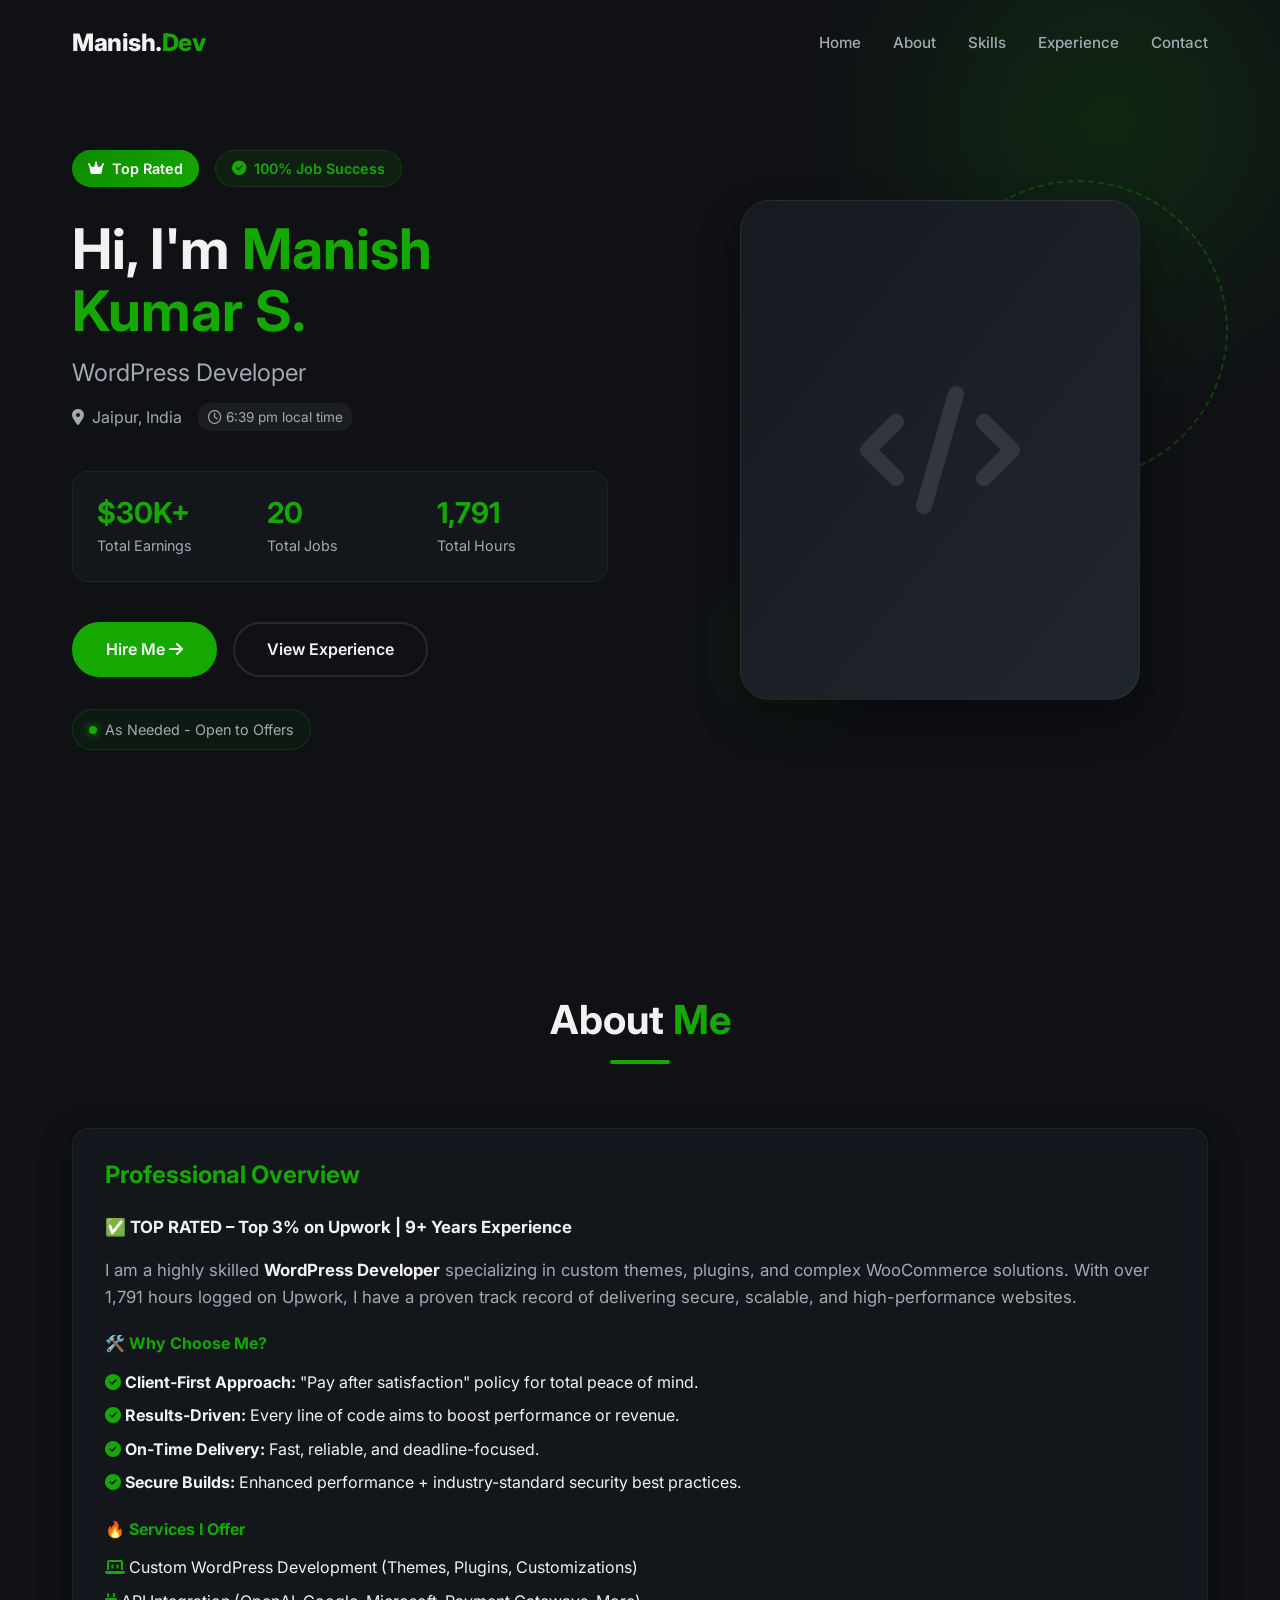
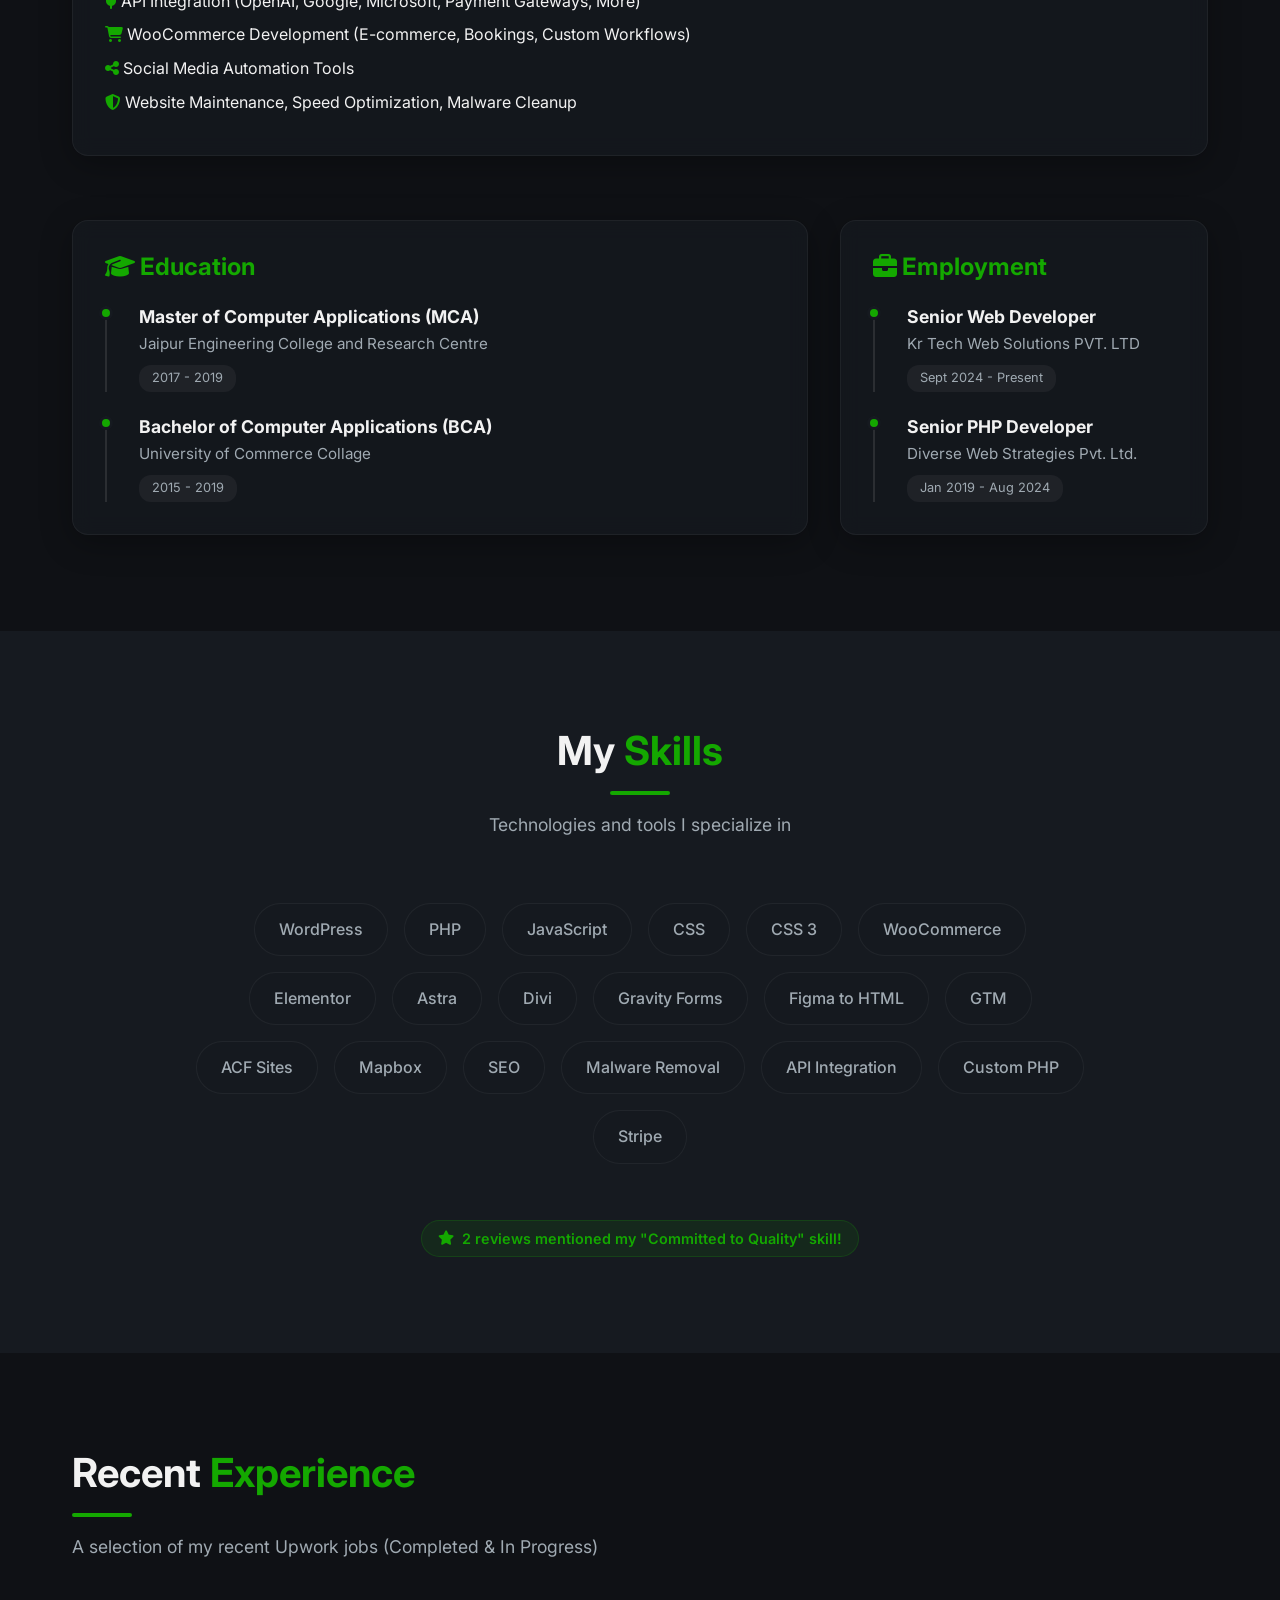
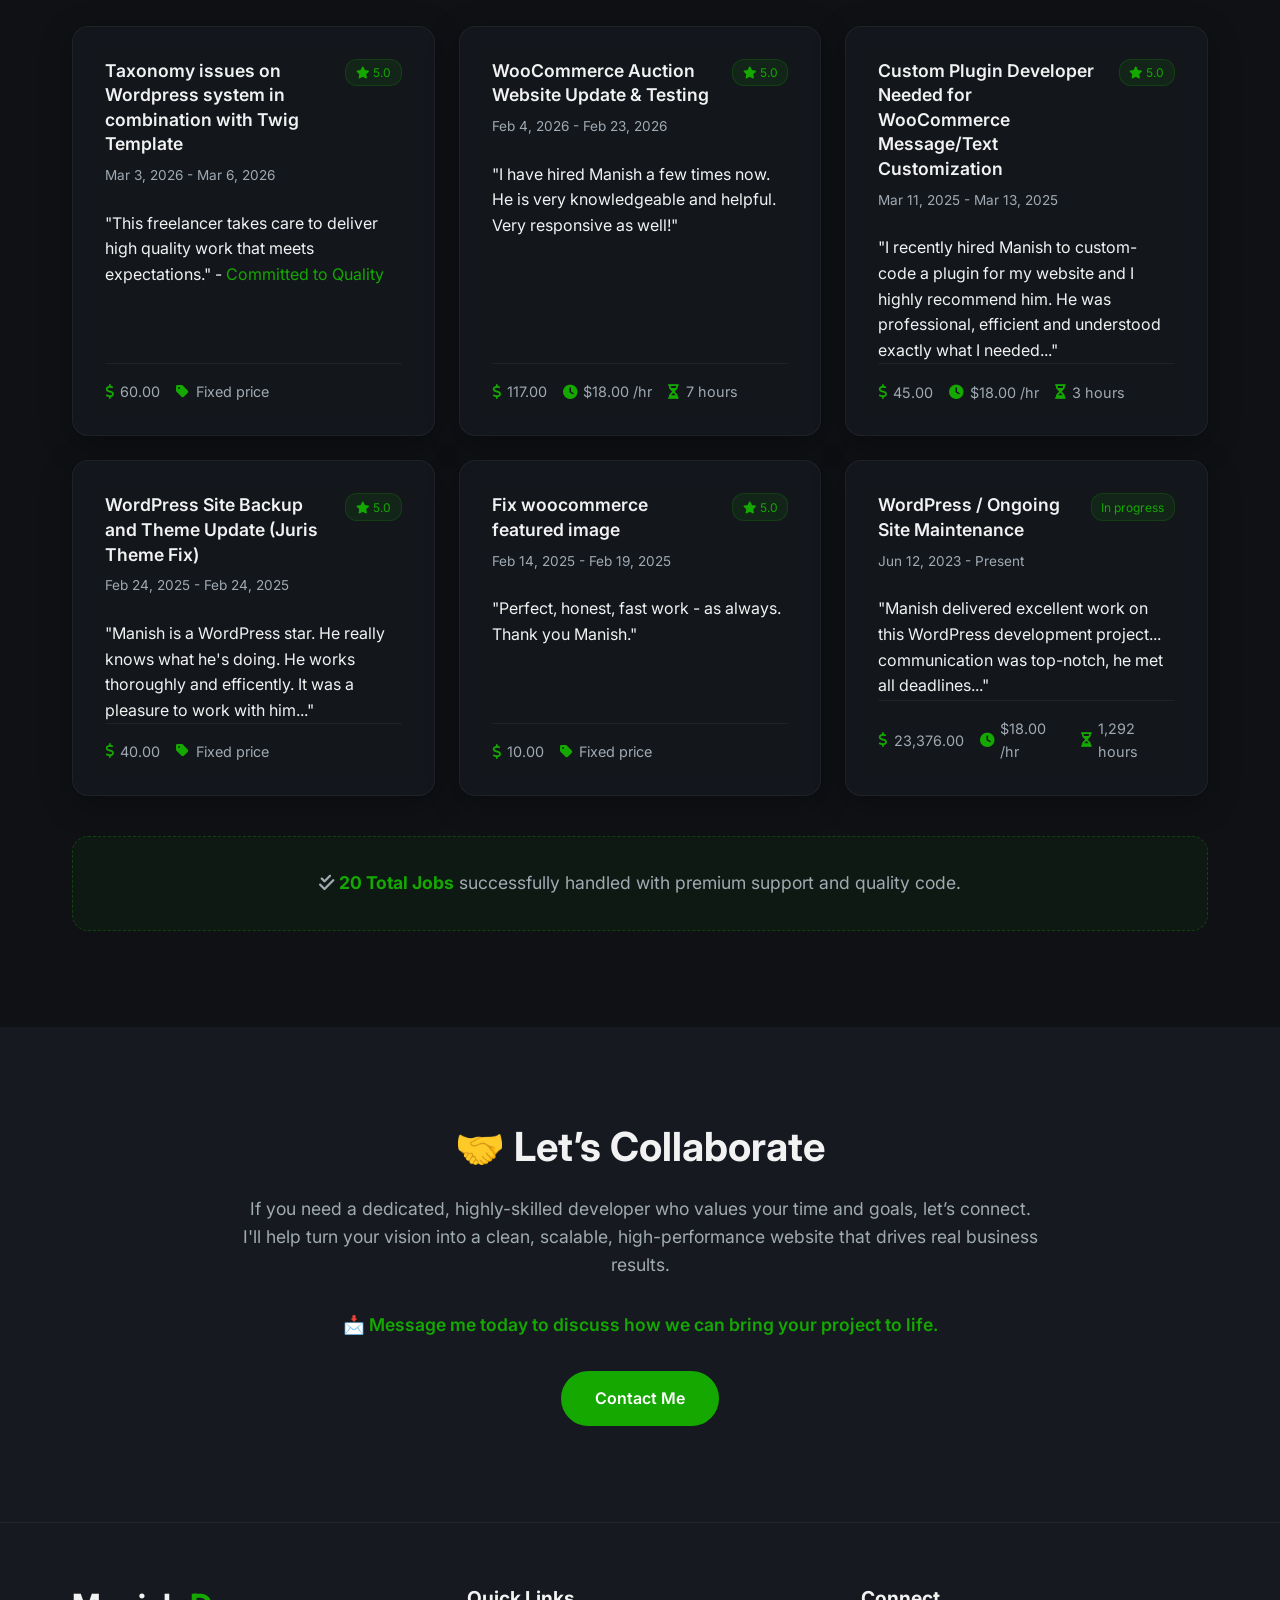
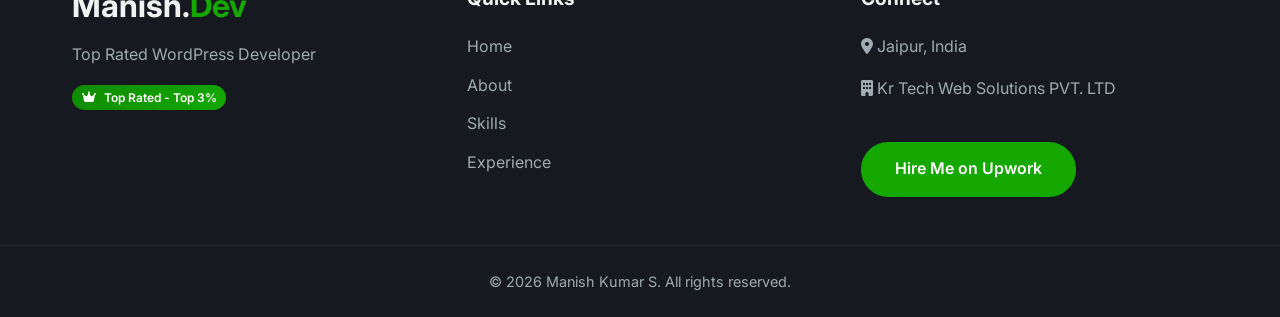
==== index.html @ 38dbec51 "Initial commit" ====
<!DOCTYPE html>
<html lang="en">
<head>
    <meta charset="UTF-8">
    <meta name="viewport" content="width=device-width, initial-scale=1.0">
    <title>Manish Kumar S. - WordPress Developer - Upwork Freelancer from Jaipur, India</title>
    <!-- SEO Meta Tags -->
    <meta name="description" content="Portfolio of Manish Kumar S., a Top Rated WordPress Developer from Jaipur, India with $30K+ earned. Specializing in WordPress, WooCommerce, Elementor, and API Integrations.">
    <!-- Google Fonts -->
    <link rel="preconnect" href="https://fonts.googleapis.com">
    <link rel="preconnect" href="https://fonts.gstatic.com" crossorigin>
    <link href="https://fonts.googleapis.com/css2?family=Inter:wght@300;400;500;600;700;800&display=swap" rel="stylesheet">
    <!-- Font Awesome for Icons -->
    <link rel="stylesheet" href="https://cdnjs.cloudflare.com/ajax/libs/font-awesome/6.4.0/css/all.min.css">
    <!-- Custom CSS -->
    <link rel="stylesheet" href="style.css">
</head>
<body>
    <!-- Navigation -->
    <nav id="navbar" class="navbar">
        <div class="container nav-container">
            <a href="#" class="logo">Manish.<span>Dev</span></a>
            <ul class="nav-links">
                <li><a href="#hero">Home</a></li>
                <li><a href="#about">About</a></li>
                <li><a href="#skills">Skills</a></li>
                <li><a href="#experience">Experience</a></li>
                <li><a href="#contact">Contact</a></li>
            </ul>
            <button class="nav-toggle" id="nav-toggle" aria-label="Toggle Navigation">
                <i class="fas fa-bars"></i>
            </button>
        </div>
    </nav>

    <!-- Hero Section -->
    <header id="hero" class="hero section">
        <div class="container hero-container">
            <div class="hero-content">
                <div class="badges-top">
                    <span class="badge top-rated"><i class="fas fa-crown"></i> Top Rated</span>
                    <span class="badge success"><i class="fas fa-check-circle"></i> 100% Job Success</span>
                </div>
                <h1 class="hero-title">Hi, I'm <span class="highlight">Manish Kumar S.</span></h1>
                <h2 class="hero-subtitle">WordPress Developer</h2>
                <p class="hero-location"><i class="fas fa-map-marker-alt"></i> Jaipur, India <span class="time-badge"><i class="far fa-clock"></i> 6:39 pm local time</span></p>
                
                <div class="stats-grid">
                    <div class="stat-card">
                        <h3>$30K+</h3>
                        <p>Total Earnings</p>
                    </div>
                    <div class="stat-card">
                        <h3>20</h3>
                        <p>Total Jobs</p>
                    </div>
                    <div class="stat-card">
                        <h3>1,791</h3>
                        <p>Total Hours</p>
                    </div>
                </div>
                
                <div class="hero-cta">
                    <a href="#contact" class="btn btn-primary">Hire Me <i class="fas fa-arrow-right"></i></a>
                    <a href="#experience" class="btn btn-secondary">View Experience</a>
                </div>
                <div class="availability">
                    <span class="status-dot"></span> As Needed - Open to Offers
                </div>
            </div>
            <div class="hero-image-wrapper">
                <!-- A sleek placeholder that matches the UI aesthetic -->
                <div class="profile-placeholder">
                    <i class="fas fa-code"></i>
                </div>
                <!-- Decorative elements for the premium feel -->
                <div class="deco-circle circle-1"></div>
                <div class="deco-circle circle-2"></div>
            </div>
        </div>
    </header>

    <!-- About Section -->
    <section id="about" class="about section">
        <div class="container">
            <div class="section-header text-center">
                <h2>About <span class="highlight">Me</span></h2>
                <div class="section-line mx-auto"></div>
            </div>
            <div class="about-grid">
                <div class="about-text glass-card" style="grid-column: 1 / -1; margin-bottom: 2rem;">
                    <h3>Professional Overview</h3>
                    <p><strong>✅ TOP RATED – Top 3% on Upwork | 9+ Years Experience</strong></p>
                    <p>I am a highly skilled <strong>WordPress Developer</strong> specializing in custom themes, plugins, and complex WooCommerce solutions. With over 1,791 hours logged on Upwork, I have a proven track record of delivering secure, scalable, and high-performance websites.</p>
                    
                    <h4 class="mt-3" style="color: var(--primary-color);">🛠️ Why Choose Me?</h4>
                    <ul style="list-style-type: none; padding-left: 0; margin-top: 1rem;">
                        <li style="margin-bottom: 0.5rem;"><i class="fas fa-check-circle highlight"></i> <strong>Client-First Approach:</strong> "Pay after satisfaction" policy for total peace of mind.</li>
                        <li style="margin-bottom: 0.5rem;"><i class="fas fa-check-circle highlight"></i> <strong>Results-Driven:</strong> Every line of code aims to boost performance or revenue.</li>
                        <li style="margin-bottom: 0.5rem;"><i class="fas fa-check-circle highlight"></i> <strong>On-Time Delivery:</strong> Fast, reliable, and deadline-focused.</li>
                        <li style="margin-bottom: 0.5rem;"><i class="fas fa-check-circle highlight"></i> <strong>Secure Builds:</strong> Enhanced performance + industry-standard security best practices.</li>
                    </ul>

                    <h4 class="mt-3" style="color: var(--primary-color);">🔥 Services I Offer</h4>
                    <ul style="list-style-type: none; padding-left: 0; margin-top: 1rem;">
                        <li style="margin-bottom: 0.5rem;"><i class="fas fa-laptop-code highlight"></i> Custom WordPress Development (Themes, Plugins, Customizations)</li>
                        <li style="margin-bottom: 0.5rem;"><i class="fas fa-plug highlight"></i> API Integration (OpenAI, Google, Microsoft, Payment Gateways, More)</li>
                        <li style="margin-bottom: 0.5rem;"><i class="fas fa-shopping-cart highlight"></i> WooCommerce Development (E-commerce, Bookings, Custom Workflows)</li>
                        <li style="margin-bottom: 0.5rem;"><i class="fas fa-share-alt highlight"></i> Social Media Automation Tools</li>
                        <li style="margin-bottom: 0.5rem;"><i class="fas fa-shield-alt highlight"></i> Website Maintenance, Speed Optimization, Malware Cleanup</li>
                    </ul>
                </div>
                
                <div class="about-education glass-card">
                    <h3><i class="fas fa-graduation-cap"></i> Education</h3>
                    <div class="timeline-item">
                        <div class="timeline-dot"></div>
                        <h4 class="edu-degree">Master of Computer Applications (MCA)</h4>
                        <p class="edu-school">Jaipur Engineering College and Research Centre</p>
                        <span class="edu-date">2017 - 2019</span>
                    </div>
                    <div class="timeline-item mt-3">
                        <div class="timeline-dot"></div>
                        <h4 class="edu-degree">Bachelor of Computer Applications (BCA)</h4>
                        <p class="edu-school">University of Commerce Collage</p>
                        <span class="edu-date">2015 - 2019</span>
                    </div>
                </div>

                <div class="about-education glass-card">
                    <h3><i class="fas fa-briefcase"></i> Employment</h3>
                    <div class="timeline-item">
                        <div class="timeline-dot"></div>
                        <h4 class="edu-degree">Senior Web Developer</h4>
                        <p class="edu-school">Kr Tech Web Solutions PVT. LTD</p>
                        <span class="edu-date">Sept 2024 - Present</span>
                    </div>
                    <div class="timeline-item mt-3">
                        <div class="timeline-dot"></div>
                        <h4 class="edu-degree">Senior PHP Developer</h4>
                        <p class="edu-school">Diverse Web Strategies Pvt. Ltd.</p>
                        <span class="edu-date">Jan 2019 - Aug 2024</span>
                    </div>
                </div>
            </div>
        </div>
    </section>

    <!-- Skills Section -->
    <section id="skills" class="skills section bg-alt">
        <div class="container">
            <div class="section-header text-center">
                <h2>My <span class="highlight">Skills</span></h2>
                <div class="section-line mx-auto"></div>
                <p class="section-subtitle">Technologies and tools I specialize in</p>
            </div>
            <div class="skills-container">
                <span class="skill-tag">WordPress</span>
                <span class="skill-tag">PHP</span>
                <span class="skill-tag">JavaScript</span>
                <span class="skill-tag">CSS</span>
                <span class="skill-tag">CSS 3</span>
                <span class="skill-tag">WooCommerce</span>
                <span class="skill-tag">Elementor</span>
                <span class="skill-tag">Astra</span>
                <span class="skill-tag">Divi</span>
                <span class="skill-tag">Gravity Forms</span>
                <span class="skill-tag">Figma to HTML</span>
                <span class="skill-tag">GTM</span>
                <span class="skill-tag">ACF Sites</span>
                <span class="skill-tag">Mapbox</span>
                <span class="skill-tag">SEO</span>
                <span class="skill-tag">Malware Removal</span>
                <span class="skill-tag">API Integration</span>
                <span class="skill-tag">Custom PHP</span>
                <span class="skill-tag">Stripe</span>
            </div>
            
            <div class="text-center mt-3">
                <div class="badge success" style="margin-top: 2rem;">
                    <i class="fas fa-star"></i> 2 reviews mentioned my "Committed to Quality" skill!
                </div>
            </div>
        </div>
    </section>

    <!-- Experience / Work History Section -->
    <section id="experience" class="experience section">
        <div class="container">
            <div class="section-header">
                <h2>Recent <span class="highlight">Experience</span></h2>
                <div class="section-line"></div>
                <p class="section-subtitle">A selection of my recent Upwork jobs (Completed & In Progress)</p>
            </div>
            
            <div class="experience-list">
                <!-- Job 1 -->
                <div class="job-card glass-card">
                    <div class="job-header">
                        <h3 class="job-title">Taxonomy issues on Wordpress system in combination with Twig Template</h3>
                        <span class="job-status success"><i class="fas fa-star"></i> 5.0</span>
                    </div>
                    <p class="job-date">Mar 3, 2026 - Mar 6, 2026</p>
                    <p class="job-desc">"This freelancer takes care to deliver high quality work that meets expectations." - <span class="highlight">Committed to Quality</span></p>
                    <div class="job-details">
                        <span class="detail-item"><i class="fas fa-dollar-sign"></i> 60.00</span>
                        <span class="detail-item"><i class="fas fa-tag"></i> Fixed price</span>
                    </div>
                </div>

                <!-- Job 2 -->
                <div class="job-card glass-card">
                    <div class="job-header">
                        <h3 class="job-title">WooCommerce Auction Website Update & Testing</h3>
                        <span class="job-status success"><i class="fas fa-star"></i> 5.0</span>
                    </div>
                    <p class="job-date">Feb 4, 2026 - Feb 23, 2026</p>
                    <p class="job-desc">"I have hired Manish a few times now. He is very knowledgeable and helpful. Very responsive as well!"</p>
                    <div class="job-details">
                        <span class="detail-item"><i class="fas fa-dollar-sign"></i> 117.00</span>
                        <span class="detail-item"><i class="fas fa-clock"></i> $18.00 /hr</span>
                        <span class="detail-item"><i class="fas fa-hourglass-half"></i> 7 hours</span>
                    </div>
                </div>

                <!-- Job 3 -->
                <div class="job-card glass-card">
                    <div class="job-header">
                        <h3 class="job-title">Custom Plugin Developer Needed for WooCommerce Message/Text Customization</h3>
                        <span class="job-status success"><i class="fas fa-star"></i> 5.0</span>
                    </div>
                    <p class="job-date">Mar 11, 2025 - Mar 13, 2025</p>
                    <p class="job-desc">"I recently hired Manish to custom-code a plugin for my website and I highly recommend him. He was professional, efficient and understood exactly what I needed..."</p>
                    <div class="job-details">
                        <span class="detail-item"><i class="fas fa-dollar-sign"></i> 45.00</span>
                        <span class="detail-item"><i class="fas fa-clock"></i> $18.00 /hr</span>
                        <span class="detail-item"><i class="fas fa-hourglass-half"></i> 3 hours</span>
                    </div>
                </div>

                <!-- Job 4 -->
                <div class="job-card glass-card">
                    <div class="job-header">
                        <h3 class="job-title">WordPress Site Backup and Theme Update (Juris Theme Fix)</h3>
                        <span class="job-status success"><i class="fas fa-star"></i> 5.0</span>
                    </div>
                    <p class="job-date">Feb 24, 2025 - Feb 24, 2025</p>
                    <p class="job-desc">"Manish is a WordPress star. He really knows what he's doing. He works thoroughly and efficently. It was a pleasure to work with him..."</p>
                    <div class="job-details">
                        <span class="detail-item"><i class="fas fa-dollar-sign"></i> 40.00</span>
                        <span class="detail-item"><i class="fas fa-tag"></i> Fixed price</span>
                    </div>
                </div>

                <!-- Job 5 -->
                <div class="job-card glass-card">
                    <div class="job-header">
                        <h3 class="job-title">Fix woocommerce featured image</h3>
                        <span class="job-status success"><i class="fas fa-star"></i> 5.0</span>
                    </div>
                    <p class="job-date">Feb 14, 2025 - Feb 19, 2025</p>
                    <p class="job-desc">"Perfect, honest, fast work - as always. Thank you Manish."</p>
                    <div class="job-details">
                        <span class="detail-item"><i class="fas fa-dollar-sign"></i> 10.00</span>
                        <span class="detail-item"><i class="fas fa-tag"></i> Fixed price</span>
                    </div>
                </div>

                <!-- Job 6 -->
                <div class="job-card glass-card">
                    <div class="job-header">
                        <h3 class="job-title">WordPress / Ongoing Site Maintenance</h3>
                        <span class="job-status in-progress">In progress</span>
                    </div>
                    <p class="job-date">Jun 12, 2023 - Present</p>
                    <p class="job-desc">"Manish delivered excellent work on this WordPress development project... communication was top-notch, he met all deadlines..."</p>
                    <div class="job-details">
                        <span class="detail-item"><i class="fas fa-dollar-sign"></i> 23,376.00</span>
                        <span class="detail-item"><i class="fas fa-clock"></i> $18.00 /hr</span>
                        <span class="detail-item"><i class="fas fa-hourglass-half"></i> 1,292 hours</span>
                    </div>
                </div>
                
                <div class="completed-jobs-note">
                    <p><i class="fas fa-check-double"></i> <strong>20 Total Jobs</strong> successfully handled with premium support and quality code.</p>
                </div>
            </div>
        </div>
    </section>
    
    <!-- CTA / Conclusion Section -->
    <section class="section bg-alt">
        <div class="container text-center">
            <h2 style="font-size: 2.5rem; margin-bottom: 1.5rem;">🤝 Let’s Collaborate</h2>
            <p style="font-size: 1.1rem; color: var(--text-secondary); max-width: 800px; margin: 0 auto 2rem;">If you need a dedicated, highly-skilled developer who values your time and goals, let’s connect. I'll help turn your vision into a clean, scalable, high-performance website that drives real business results.</p>
            <p style="font-size: 1.1rem; color: var(--primary-color); font-weight: 600; margin-bottom: 2rem;">📩 Message me today to discuss how we can bring your project to life.</p>
            <a href="#contact" class="btn btn-primary btn-lg">Contact Me</a>
        </div>
    </section>

    <!-- Footer -->
    <footer id="contact" class="footer">
        <div class="container footer-container">
            <div class="footer-brand">
                <h2>Manish.<span>Dev</span></h2>
                <p>Top Rated WordPress Developer</p>
                <div class="badges-footer mt-2">
                    <span class="badge top-rated-sm"><i class="fas fa-crown"></i> Top Rated - Top 3%</span>
                </div>
            </div>
            <div class="footer-links">
                <h3>Quick Links</h3>
                <ul>
                    <li><a href="#hero">Home</a></li>
                    <li><a href="#about">About</a></li>
                    <li><a href="#skills">Skills</a></li>
                    <li><a href="#experience">Experience</a></li>
                </ul>
            </div>
            <div class="footer-contact">
                <h3>Connect</h3>
                <p><i class="fas fa-map-marker-alt"></i> Jaipur, India</p>
                <p><i class="fas fa-building"></i> Kr Tech Web Solutions PVT. LTD</p>
                <a href="#" class="btn btn-primary mt-3">Hire Me on Upwork</a>
            </div>
        </div>
        <div class="footer-bottom">
            <div class="container text-center">
                <p>&copy; 2026 Manish Kumar S. All rights reserved.</p>
            </div>
        </div>
    </footer>

    <!-- Custom JS -->
    <script src="script.js"></script>
</body>
</html>
---- style.css ----
/* CSS Custom Properties */
:root {
    /* Upwork-inspired color palette */
    --primary-color: #14a800; /* Upwork Green */
    --primary-dark: #108a00;
    --seconday-color: #f2f7f2;
    --bg-color: #0f1115; /* Slate dark background */
    --bg-alt: #161a20; /* Slightly lighter card background */
    --text-primary: #f2f2f2;
    --text-secondary: #a0aab2;
    --border-color: rgba(255, 255, 255, 0.1);
    
    /* Typography */
    --font-main: 'Inter', sans-serif;
    
    /* Effects */
    --transition: all 0.3s ease;
    --glass-bg: rgba(22, 26, 32, 0.7);
    --glass-border: 1px solid rgba(255, 255, 255, 0.05);
    --box-shadow: 0 8px 32px 0 rgba(0, 0, 0, 0.3);
}

/* Base Styles */
* {
    margin: 0;
    padding: 0;
    box-sizing: border-box;
}

html {
    scroll-behavior: smooth;
}

body {
    font-family: var(--font-main);
    background-color: var(--bg-color);
    color: var(--text-primary);
    line-height: 1.6;
    overflow-x: hidden;
}

a {
    text-decoration: none;
    color: inherit;
}

ul {
    list-style: none;
}

.container {
    max-width: 1200px;
    margin: 0 auto;
    padding: 0 2rem;
}

.section {
    padding: 6rem 0;
}

.bg-alt {
    background-color: var(--bg-alt);
}

.highlight {
    color: var(--primary-color);
}

.text-center {
    text-align: center;
}

.mx-auto {
    margin-left: auto;
    margin-right: auto;
}

.mt-2 { margin-top: 1rem; }
.mt-3 { margin-top: 1.5rem; }

/* Typography */
h1, h2, h3, h4, h5 {
    font-weight: 700;
    line-height: 1.2;
}

.section-header {
    margin-bottom: 4rem;
}

.section-header h2 {
    font-size: 2.5rem;
    margin-bottom: 1rem;
}

.section-line {
    width: 60px;
    height: 4px;
    background: var(--primary-color);
    border-radius: 2px;
    margin-bottom: 1rem;
}

.section-subtitle {
    color: var(--text-secondary);
    font-size: 1.1rem;
}

/* Buttons */
.btn {
    display: inline-block;
    padding: 0.8rem 2rem;
    border-radius: 30px;
    font-weight: 600;
    transition: var(--transition);
    cursor: pointer;
    text-align: center;
}

.btn-primary {
    background-color: var(--primary-color);
    color: white;
    border: 2px solid var(--primary-color);
}

.btn-primary:hover {
    background-color: var(--primary-dark);
    border-color: var(--primary-dark);
    transform: translateY(-2px);
    box-shadow: 0 5px 15px rgba(20, 168, 0, 0.3);
}

.btn-secondary {
    background-color: transparent;
    color: var(--text-primary);
    border: 2px solid var(--border-color);
}

.btn-secondary:hover {
    border-color: var(--text-primary);
    transform: translateY(-2px);
}

/* Glass Card */
.glass-card {
    background: var(--glass-bg);
    backdrop-filter: blur(10px);
    -webkit-backdrop-filter: blur(10px);
    border: var(--glass-border);
    border-radius: 16px;
    padding: 2rem;
    box-shadow: var(--box-shadow);
    transition: var(--transition);
}

.glass-card:hover {
    transform: translateY(-5px);
    border-color: rgba(255, 255, 255, 0.15);
}

/* Badges */
.badge {
    display: inline-flex;
    align-items: center;
    gap: 0.5rem;
    padding: 0.4rem 1rem;
    border-radius: 20px;
    font-size: 0.9rem;
    font-weight: 600;
}

.top-rated {
    background: linear-gradient(135deg, #108a00, #14a800);
    color: white;
}

.top-rated-sm {
    background: linear-gradient(135deg, #108a00, #14a800);
    color: white;
    font-size: 0.75rem;
    padding: 0.2rem 0.6rem;
}

.success {
    background: rgba(20, 168, 0, 0.1);
    color: var(--primary-color);
    border: 1px solid rgba(20, 168, 0, 0.2);
}

/* Navbar */
.navbar {
    position: fixed;
    top: 0;
    left: 0;
    width: 100%;
    padding: 1.5rem 0;
    z-index: 1000;
    transition: var(--transition);
    background: transparent;
}

.navbar.scrolled {
    background: rgba(15, 17, 21, 0.95);
    backdrop-filter: blur(10px);
    padding: 1rem 0;
    border-bottom: 1px solid rgba(255, 255, 255, 0.05);
}

.nav-container {
    display: flex;
    justify-content: space-between;
    align-items: center;
}

.logo {
    font-size: 1.5rem;
    font-weight: 800;
    letter-spacing: -0.5px;
}

.logo span {
    color: var(--primary-color);
}

.nav-links {
    display: flex;
    gap: 2rem;
}

.nav-links li a {
    font-size: 0.95rem;
    font-weight: 500;
    color: var(--text-secondary);
    transition: var(--transition);
    position: relative;
}

.nav-links li a:hover {
    color: var(--text-primary);
}

.nav-links li a::after {
    content: '';
    position: absolute;
    bottom: -5px;
    left: 0;
    width: 0;
    height: 2px;
    background: var(--primary-color);
    transition: var(--transition);
}

.nav-links li a:hover::after {
    width: 100%;
}

.nav-toggle {
    display: none;
    background: transparent;
    border: none;
    color: var(--text-primary);
    font-size: 1.5rem;
    cursor: pointer;
}

/* Hero Section */
.hero {
    min-height: 100vh;
    display: flex;
    align-items: center;
    padding-top: 6rem;
    position: relative;
    overflow: hidden;
}

.hero::before {
    content: '';
    position: absolute;
    top: -20%;
    right: -10%;
    width: 600px;
    height: 600px;
    background: radial-gradient(circle, rgba(20,168,0,0.15) 0%, rgba(15,17,21,0) 70%);
    border-radius: 50%;
    z-index: -1;
}

.hero-container {
    display: grid;
    grid-template-columns: 1fr 1fr;
    gap: 4rem;
    align-items: center;
}

.badges-top {
    display: flex;
    gap: 1rem;
    margin-bottom: 2rem;
    flex-wrap: wrap;
}

.hero-title {
    font-size: 3.5rem;
    margin-bottom: 1rem;
    line-height: 1.1;
}

.hero-subtitle {
    font-size: 1.5rem;
    color: var(--text-secondary);
    font-weight: 400;
    margin-bottom: 1rem;
}

.hero-location {
    font-size: 1rem;
    color: var(--text-secondary);
    margin-bottom: 2.5rem;
    display: flex;
    align-items: center;
    gap: 0.5rem;
}

.time-badge {
    background: rgba(255, 255, 255, 0.05);
    padding: 0.2rem 0.6rem;
    border-radius: 12px;
    font-size: 0.85rem;
    margin-left: 0.5rem;
}

.stats-grid {
    display: grid;
    grid-template-columns: repeat(3, 1fr);
    gap: 1.5rem;
    margin-bottom: 2.5rem;
    background: var(--glass-bg);
    padding: 1.5rem;
    border-radius: 16px;
    border: var(--glass-border);
}

.stat-card h3 {
    font-size: 1.8rem;
    color: var(--primary-color);
    margin-bottom: 0.2rem;
}

.stat-card p {
    font-size: 0.9rem;
    color: var(--text-secondary);
}

.hero-cta {
    display: flex;
    gap: 1rem;
    margin-bottom: 2rem;
}

.availability {
    display: inline-flex;
    align-items: center;
    gap: 0.5rem;
    font-size: 0.9rem;
    color: var(--text-secondary);
    padding: 0.5rem 1rem;
    background: rgba(20, 168, 0, 0.05);
    border-radius: 20px;
    border: 1px solid rgba(20, 168, 0, 0.2);
}

.status-dot {
    width: 8px;
    height: 8px;
    background: var(--primary-color);
    border-radius: 50%;
    box-shadow: 0 0 10px var(--primary-color);
    animation: pulse 2s infinite;
}

@keyframes pulse {
    0% { transform: scale(0.95); box-shadow: 0 0 0 0 rgba(20, 168, 0, 0.7); }
    70% { transform: scale(1); box-shadow: 0 0 0 10px rgba(20, 168, 0, 0); }
    100% { transform: scale(0.95); box-shadow: 0 0 0 0 rgba(20, 168, 0, 0); }
}

.hero-image-wrapper {
    position: relative;
    display: flex;
    justify-content: center;
    align-items: center;
}

.profile-placeholder {
    width: 400px;
    height: 500px;
    background: linear-gradient(to bottom right, var(--bg-alt), #20262e);
    border-radius: 30px;
    border: 1px solid rgba(255, 255, 255, 0.05);
    display: flex;
    justify-content: center;
    align-items: center;
    font-size: 8rem;
    color: rgba(255, 255, 255, 0.1);
    box-shadow: 0 20px 40px rgba(0,0,0,0.4);
    position: relative;
    z-index: 2;
    overflow: hidden;
}

.profile-placeholder::after {
    content: '';
    position: absolute;
    top: 0;
    left: -100%;
    width: 50%;
    height: 100%;
    background: linear-gradient(to right, transparent, rgba(255,255,255,0.03), transparent);
    transform: skewX(-20deg);
    animation: shine 5s infinite;
}

@keyframes shine {
    0% { left: -100%; }
    20% { left: 200%; }
    100% { left: 200%; }
}

.deco-circle {
    position: absolute;
    border-radius: 50%;
    z-index: 1;
}

.circle-1 {
    width: 300px;
    height: 300px;
    border: 2px dashed rgba(20, 168, 0, 0.3);
    top: -20px;
    right: -20px;
    animation: rotate 20s linear infinite;
}

.circle-2 {
    width: 200px;
    height: 200px;
    background: radial-gradient(circle, rgba(20, 168, 0, 0.1) 0%, transparent 70%);
    bottom: -50px;
    left: 20px;
}

@keyframes rotate {
    0% { transform: rotate(0deg); }
    100% { transform: rotate(360deg); }
}

/* About Section */
.about-grid {
    display: grid;
    grid-template-columns: 2fr 1fr;
    gap: 2rem;
}

.about-text h3, .about-education h3 {
    font-size: 1.5rem;
    margin-bottom: 1.5rem;
    color: var(--primary-color);
}

.about-text p {
    margin-bottom: 1rem;
    font-size: 1.05rem;
    color: var(--text-secondary);
}

.about-text strong {
    color: var(--text-primary);
}

.timeline-item {
    position: relative;
    padding-left: 2rem;
    border-left: 2px solid rgba(255, 255, 255, 0.1);
}

.timeline-dot {
    position: absolute;
    left: -8px;
    top: 0;
    width: 14px;
    height: 14px;
    background: var(--primary-color);
    border-radius: 50%;
    border: 3px solid var(--bg-alt);
}

.edu-degree {
    font-size: 1.1rem;
    margin-bottom: 0.3rem;
}

.edu-school {
    color: var(--text-secondary);
    font-size: 0.95rem;
    margin-bottom: 0.5rem;
}

.edu-date {
    display: inline-block;
    padding: 0.2rem 0.8rem;
    background: rgba(255, 255, 255, 0.05);
    border-radius: 12px;
    font-size: 0.8rem;
    color: var(--text-secondary);
}

/* Skills Section */
.skills-container {
    display: flex;
    flex-wrap: wrap;
    justify-content: center;
    gap: 1rem;
    max-width: 900px;
    margin: 0 auto;
}

.skill-tag {
    padding: 0.8rem 1.5rem;
    background: var(--glass-bg);
    border: var(--glass-border);
    border-radius: 30px;
    font-size: 1rem;
    font-weight: 500;
    color: var(--text-secondary);
    transition: var(--transition);
    cursor: default;
}

.skill-tag:hover {
    color: var(--primary-color);
    border-color: var(--primary-color);
    transform: translateY(-3px);
    box-shadow: 0 5px 15px rgba(20, 168, 0, 0.1);
}

/* Experience Section */
.experience-list {
    display: grid;
    grid-template-columns: repeat(auto-fit, minmax(350px, 1fr));
    gap: 1.5rem;
}

.job-card {
    display: flex;
    flex-direction: column;
}

.job-header {
    display: flex;
    justify-content: space-between;
    align-items: flex-start;
    gap: 1rem;
    margin-bottom: 0.5rem;
}

.job-title {
    font-size: 1.1rem;
    font-weight: 600;
    line-height: 1.4;
}

.job-status {
    font-size: 0.75rem;
    padding: 0.2rem 0.6rem;
    border-radius: 12px;
    white-space: nowrap;
}

.job-status.in-progress {
    background: rgba(20, 168, 0, 0.1);
    color: var(--primary-color);
    border: 1px solid rgba(20, 168, 0, 0.2);
}

.job-date {
    font-size: 0.85rem;
    color: var(--text-secondary);
    margin-bottom: 1.5rem;
}

.job-details {
    margin-top: auto;
    display: flex;
    gap: 1rem;
    padding-top: 1rem;
    border-top: 1px solid rgba(255, 255, 255, 0.05);
}

.detail-item {
    font-size: 0.9rem;
    color: var(--text-secondary);
    display: flex;
    align-items: center;
    gap: 0.4rem;
}

.detail-item i {
    color: var(--primary-color);
}

.completed-jobs-note {
    grid-column: 1 / -1;
    text-align: center;
    padding: 2rem;
    background: rgba(20, 168, 0, 0.05);
    border-radius: 16px;
    border: 1px dashed rgba(20, 168, 0, 0.3);
    margin-top: 1rem;
}

.completed-jobs-note p {
    font-size: 1.1rem;
    color: var(--text-secondary);
}

.completed-jobs-note strong {
    color: var(--primary-color);
}

/* Portfolio Section */
.portfolio-grid {
    display: grid;
    grid-template-columns: repeat(auto-fit, minmax(300px, 1fr));
    gap: 2rem;
}

.portfolio-card {
    padding: 0;
    overflow: hidden;
    display: flex;
    flex-direction: column;
}

.portfolio-img {
    height: 200px;
    background: #1a1f26;
    display: flex;
    justify-content: center;
    align-items: center;
    font-size: 4rem;
    color: rgba(255, 255, 255, 0.05);
    border-bottom: 1px solid rgba(255, 255, 255, 0.05);
    transition: var(--transition);
}

.portfolio-card:hover .portfolio-img {
    background: #20262e;
    color: rgba(20, 168, 0, 0.2);
}

.portfolio-info {
    padding: 2rem;
}

.portfolio-info h3 {
    font-size: 1.2rem;
    margin-bottom: 1rem;
    transition: var(--transition);
}

.portfolio-card:hover .portfolio-info h3 {
    color: var(--primary-color);
}

.portfolio-info p {
    color: var(--text-secondary);
    font-size: 0.95rem;
}

/* Footer */
.footer {
    background: var(--bg-alt);
    padding: 4rem 0 0 0;
    border-top: 1px solid rgba(255, 255, 255, 0.05);
}

.footer-container {
    display: grid;
    grid-template-columns: repeat(auto-fit, minmax(250px, 1fr));
    gap: 3rem;
    margin-bottom: 3rem;
}

.footer-brand h2 {
    font-size: 2rem;
    margin-bottom: 1rem;
}

.footer-brand h2 span {
    color: var(--primary-color);
}

.footer-brand p {
    color: var(--text-secondary);
}

.footer-links h3, .footer-contact h3 {
    font-size: 1.2rem;
    margin-bottom: 1.5rem;
    color: var(--text-primary);
}

.footer-links ul li {
    margin-bottom: 0.8rem;
}

.footer-links ul li a {
    color: var(--text-secondary);
    transition: var(--transition);
}

.footer-links ul li a:hover {
    color: var(--primary-color);
    padding-left: 5px;
}

.footer-contact p {
    color: var(--text-secondary);
    margin-bottom: 1rem;
}

.footer-bottom {
    border-top: 1px solid rgba(255, 255, 255, 0.05);
    padding: 1.5rem 0;
    color: var(--text-secondary);
    font-size: 0.9rem;
}

/* Scroll Animation Classes */
.fade-in {
    opacity: 0;
    transform: translateY(30px);
    transition: opacity 0.8s ease, transform 0.8s ease;
}

.fade-in.appear {
    opacity: 1;
    transform: translateY(0);
}

/* Responsive Design */
@media (max-width: 992px) {
    .hero-container {
        grid-template-columns: 1fr;
        text-align: center;
    }

    .hero-location {
        justify-content: center;
    }

    .hero-cta {
        justify-content: center;
    }

    .badges-top {
        justify-content: center;
    }

    .hero-image-wrapper {
        order: -1;
    }

    .profile-placeholder {
        width: 300px;
        height: 380px;
    }

    .about-grid {
        grid-template-columns: 1fr;
    }
}

@media (max-width: 768px) {
    .nav-toggle {
        display: block;
    }

    .nav-links {
        position: absolute;
        top: 100%;
        left: 0;
        width: 100%;
        background: var(--bg-alt);
        flex-direction: column;
        gap: 0;
        text-align: center;
        max-height: 0;
        overflow: hidden;
        transition: max-height 0.3s ease;
        border-bottom: 1px solid rgba(255, 255, 255, 0.05);
    }

    .nav-links.active {
        max-height: 300px;
    }

    .nav-links li {
        padding: 1rem 0;
        border-top: 1px solid rgba(255, 255, 255, 0.02);
    }

    .stats-grid {
        grid-template-columns: 1fr;
        gap: 1rem;
    }

    .hero-title {
        font-size: 2.5rem;
    }

    .section {
        padding: 4rem 0;
    }
}
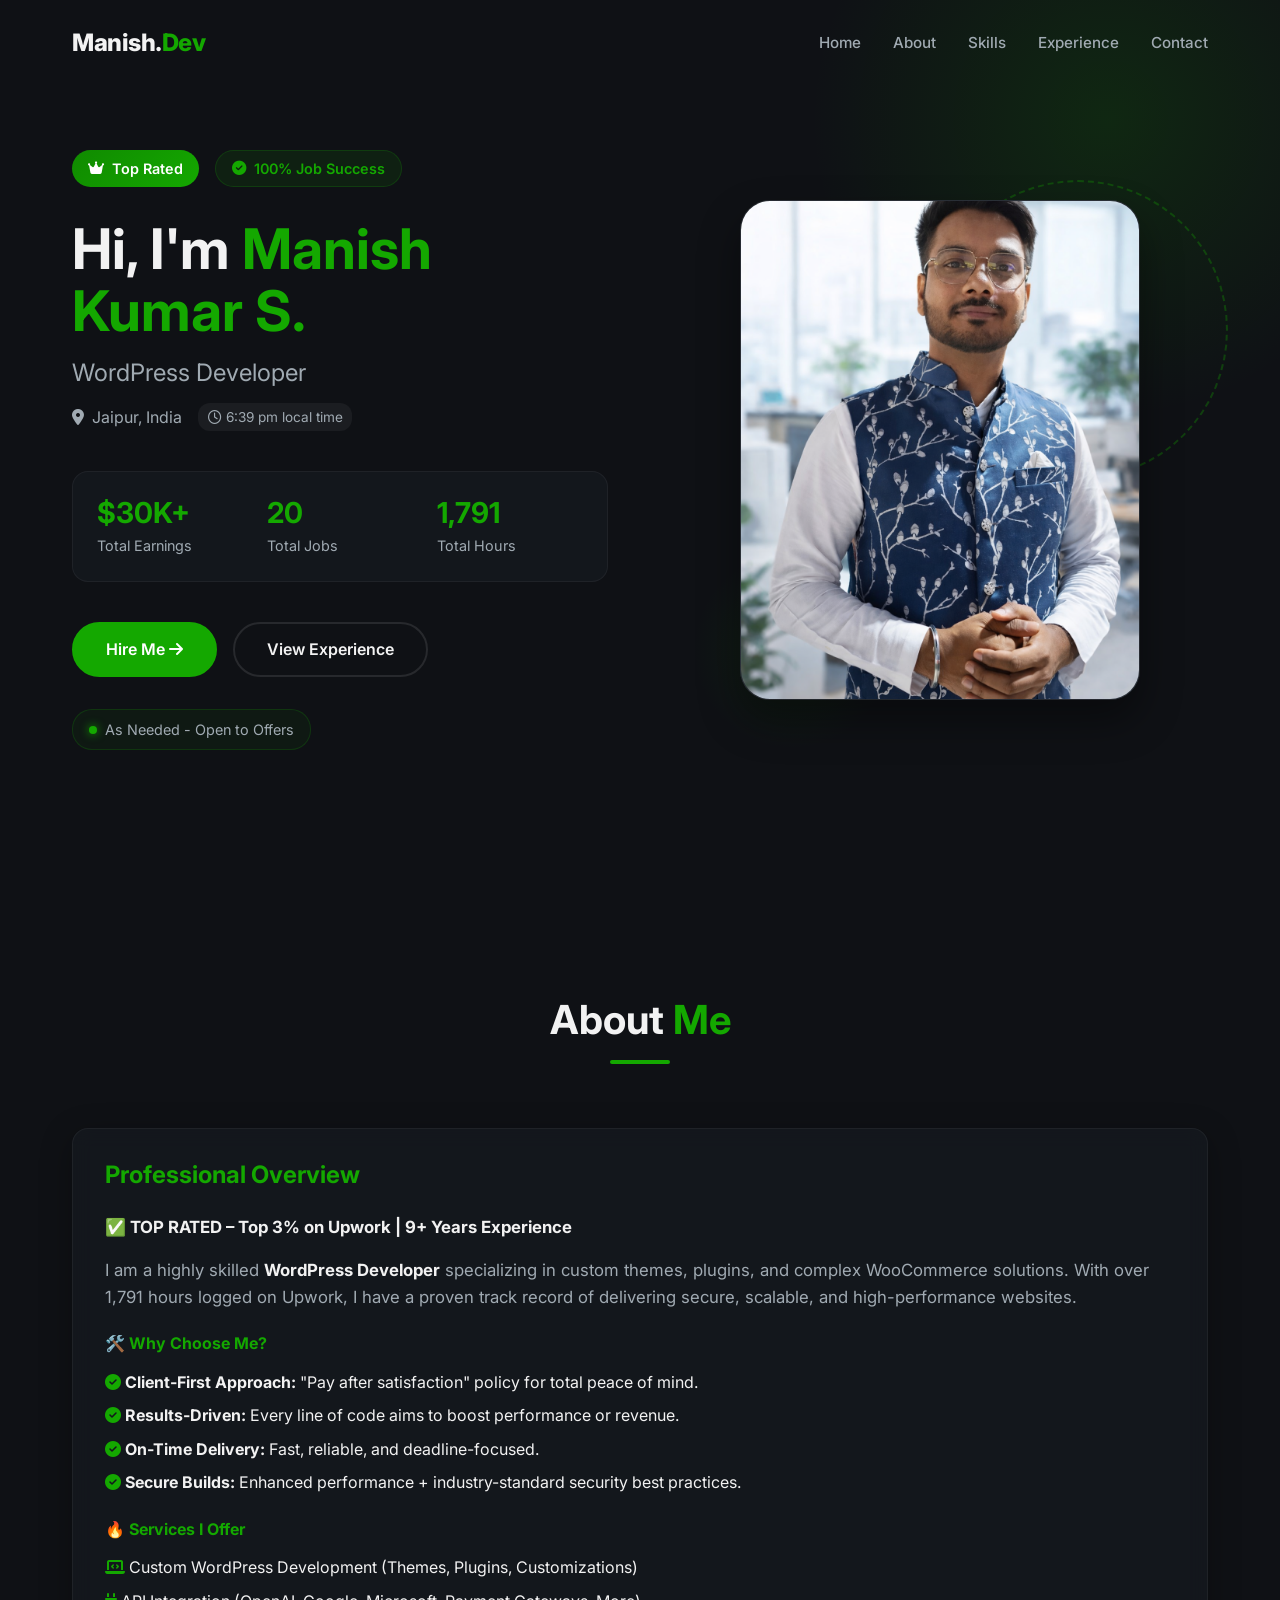
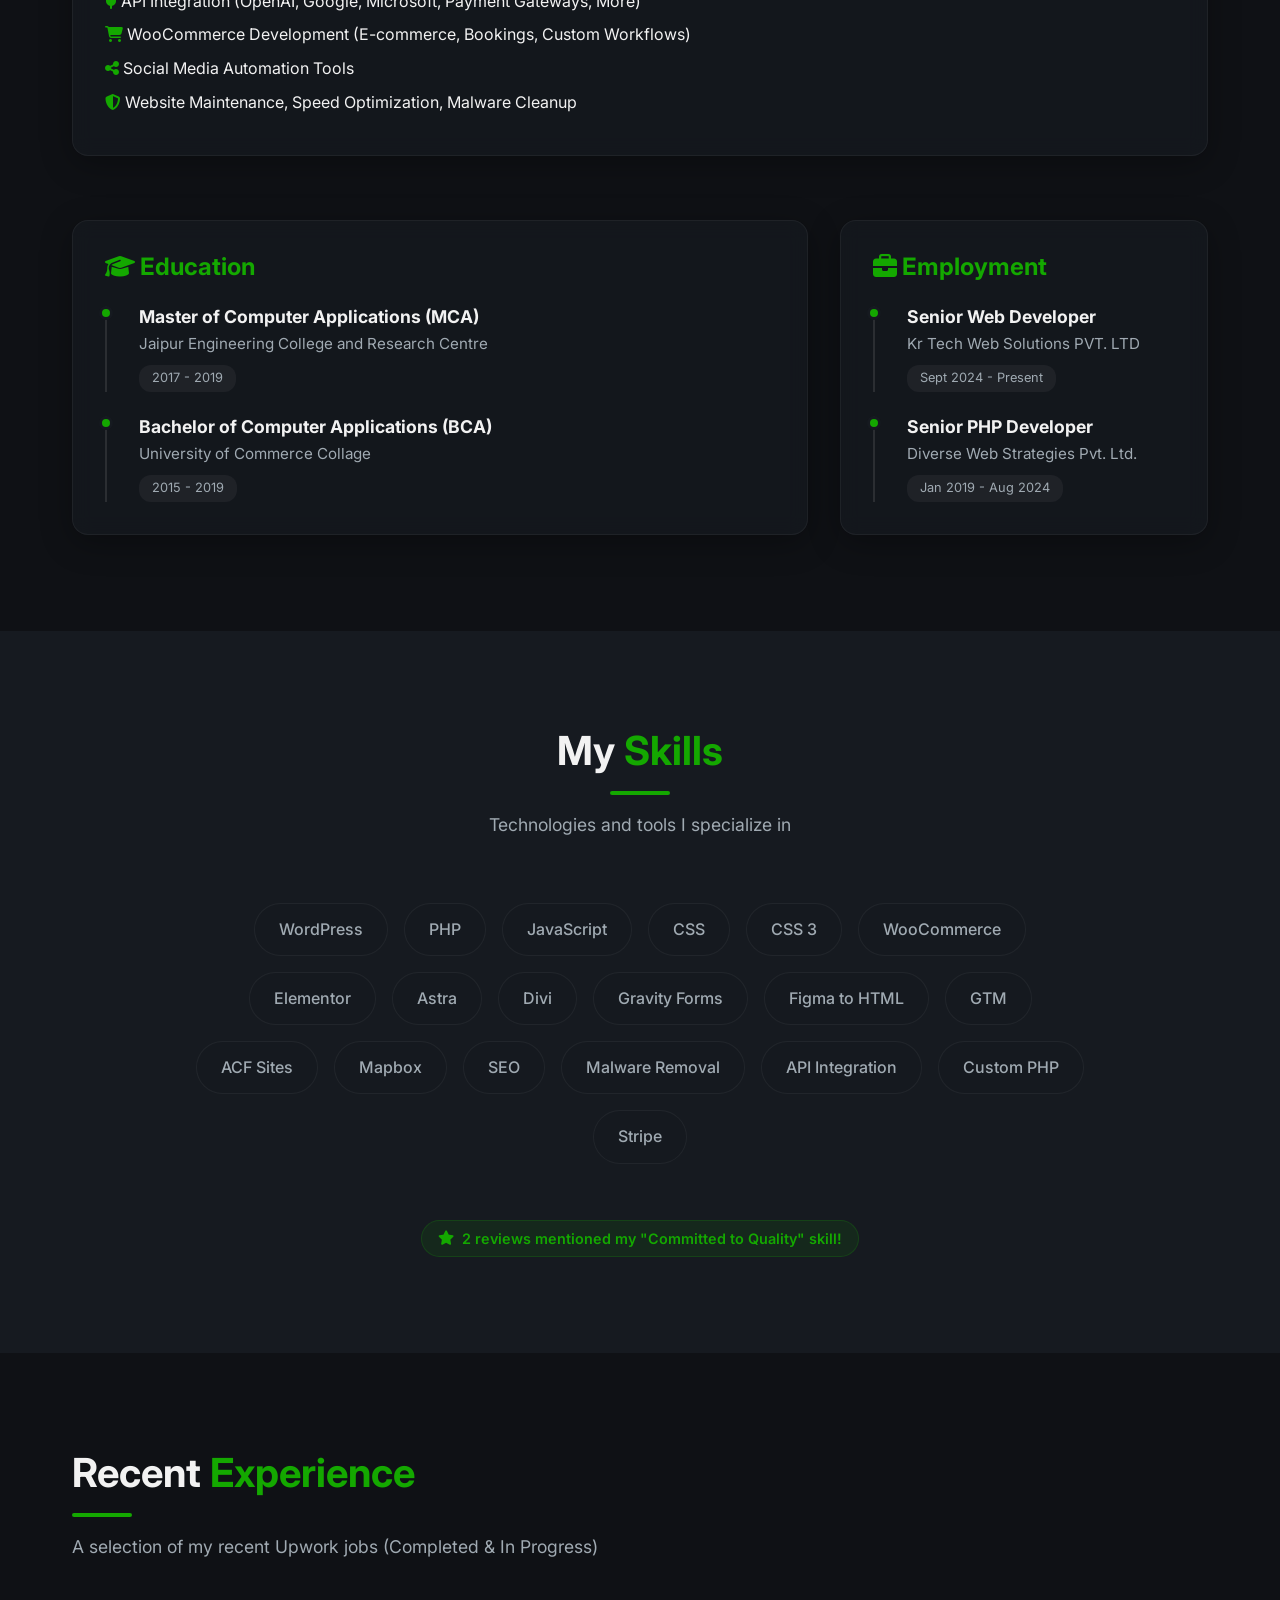
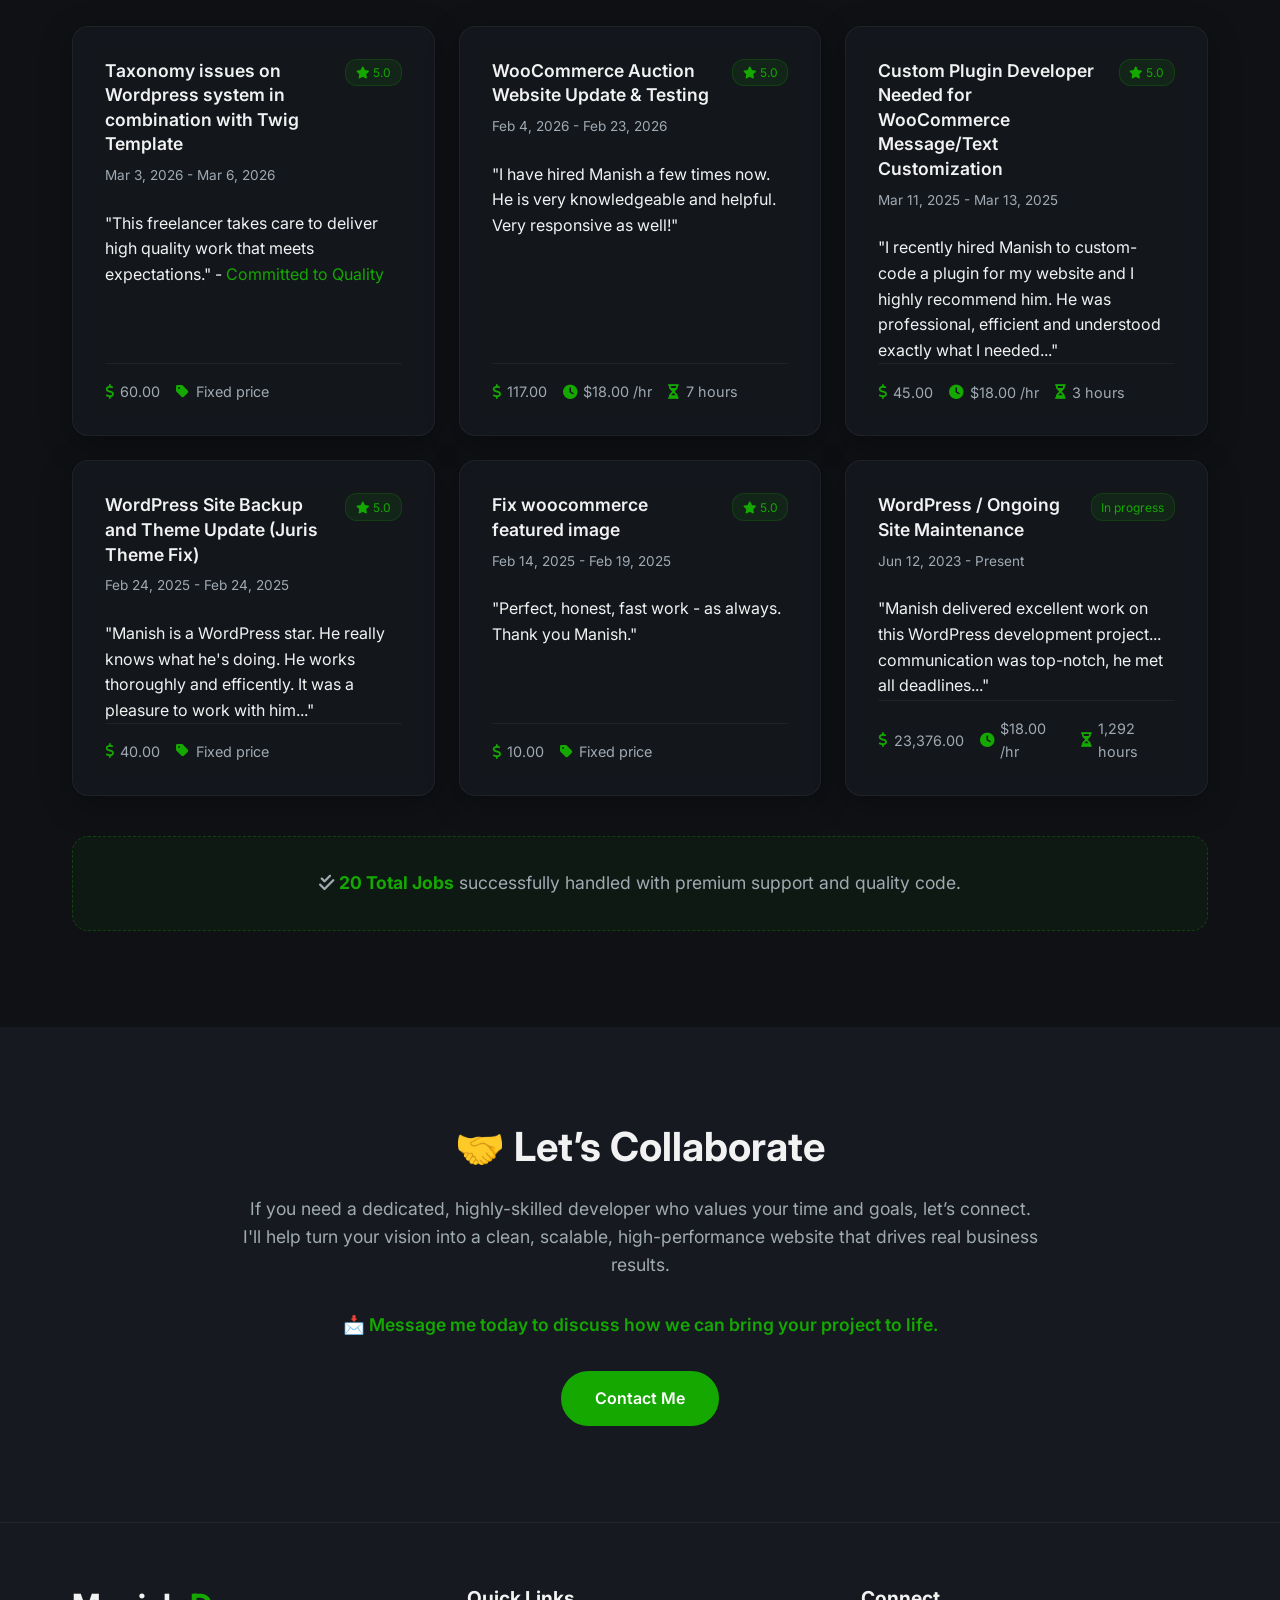
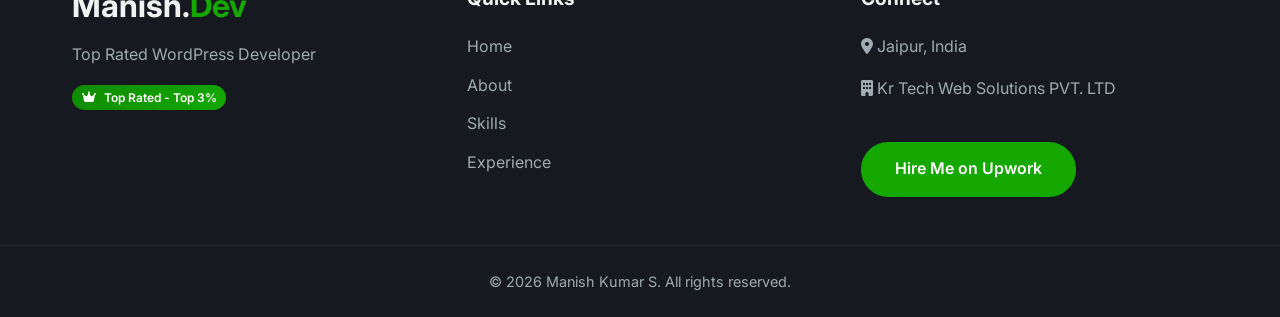
==== commit 10e34fea: "Add freelancer profile photo" ====
--- a/index.html
+++ b/index.html
@@ -69,9 +69,9 @@
                 </div>
             </div>
             <div class="hero-image-wrapper">
-                <!-- A sleek placeholder that matches the UI aesthetic -->
+                <!-- The freelancer photo that matches the UI aesthetic -->
                 <div class="profile-placeholder">
-                    <i class="fas fa-code"></i>
+                    <img src="profile.png" alt="Manish Kumar S." style="width: 100%; height: 100%; object-fit: cover;">
                 </div>
                 <!-- Decorative elements for the premium feel -->
                 <div class="deco-circle circle-1"></div>
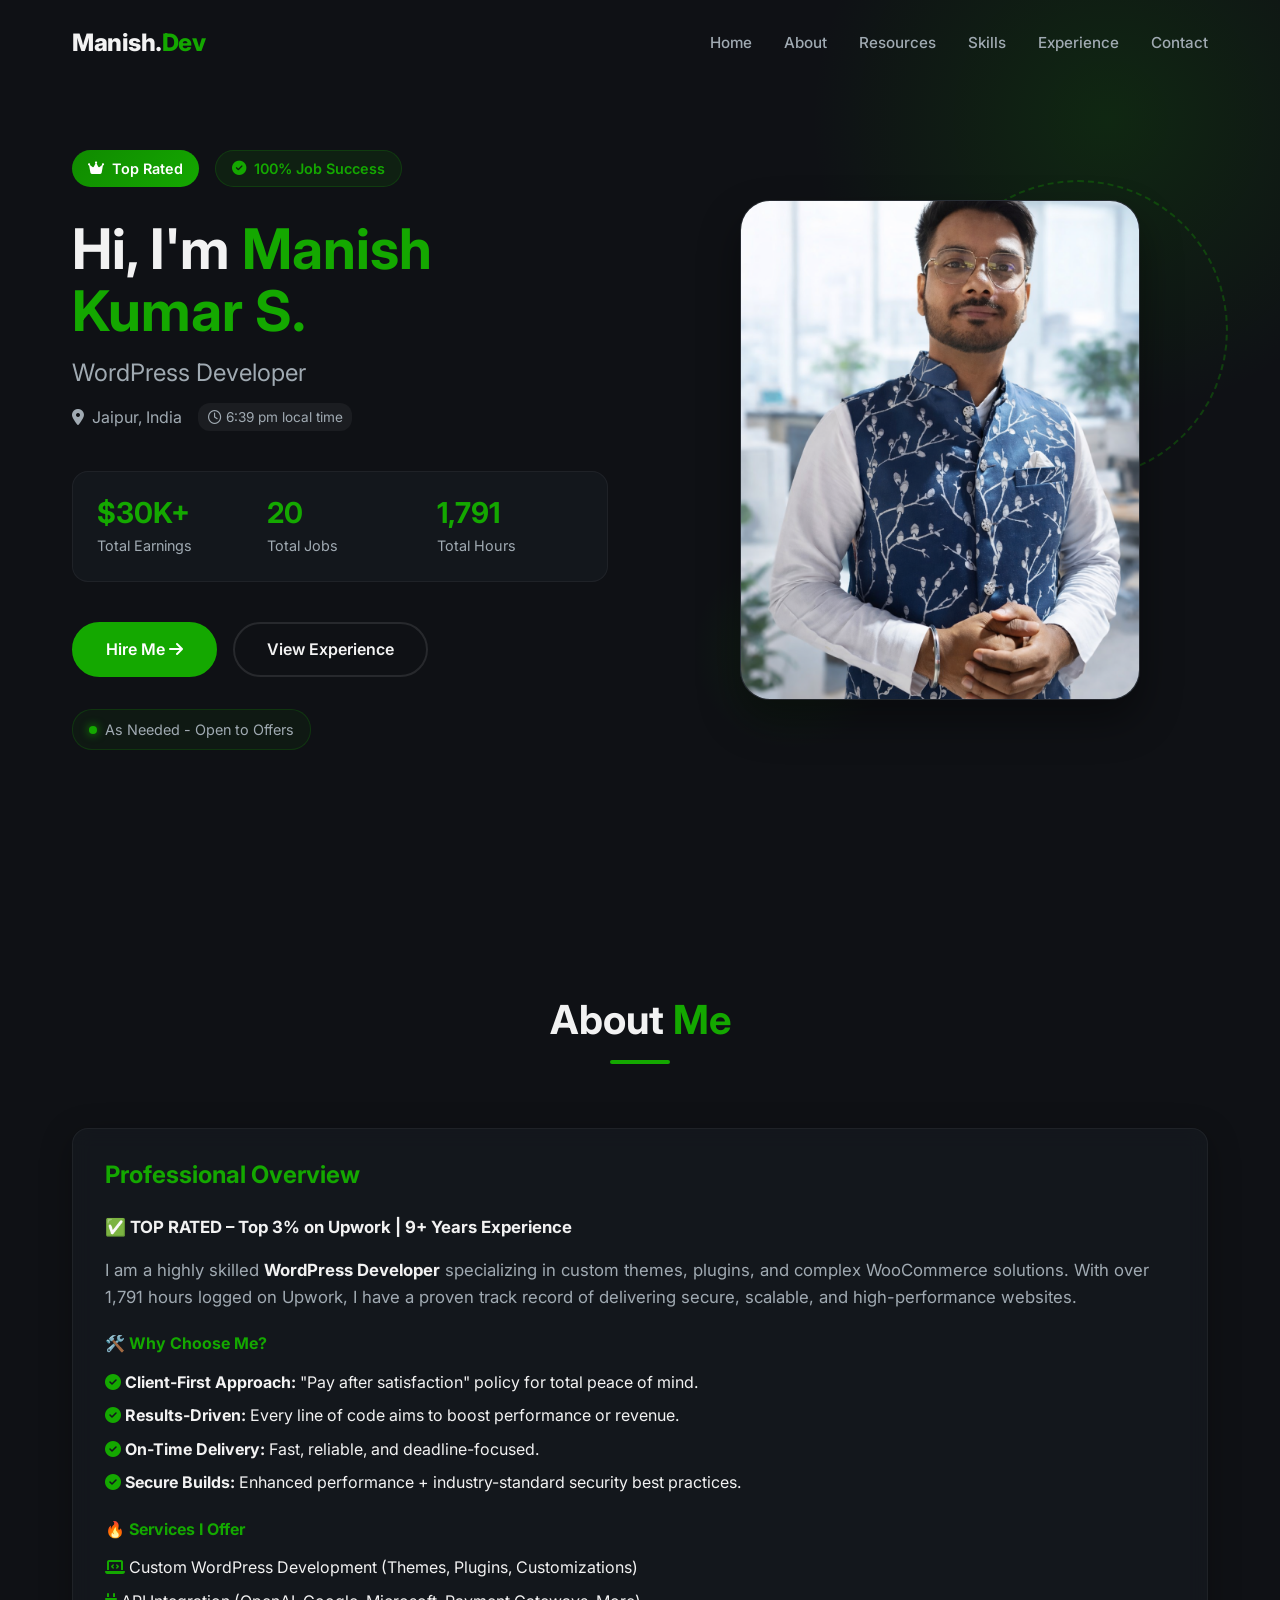
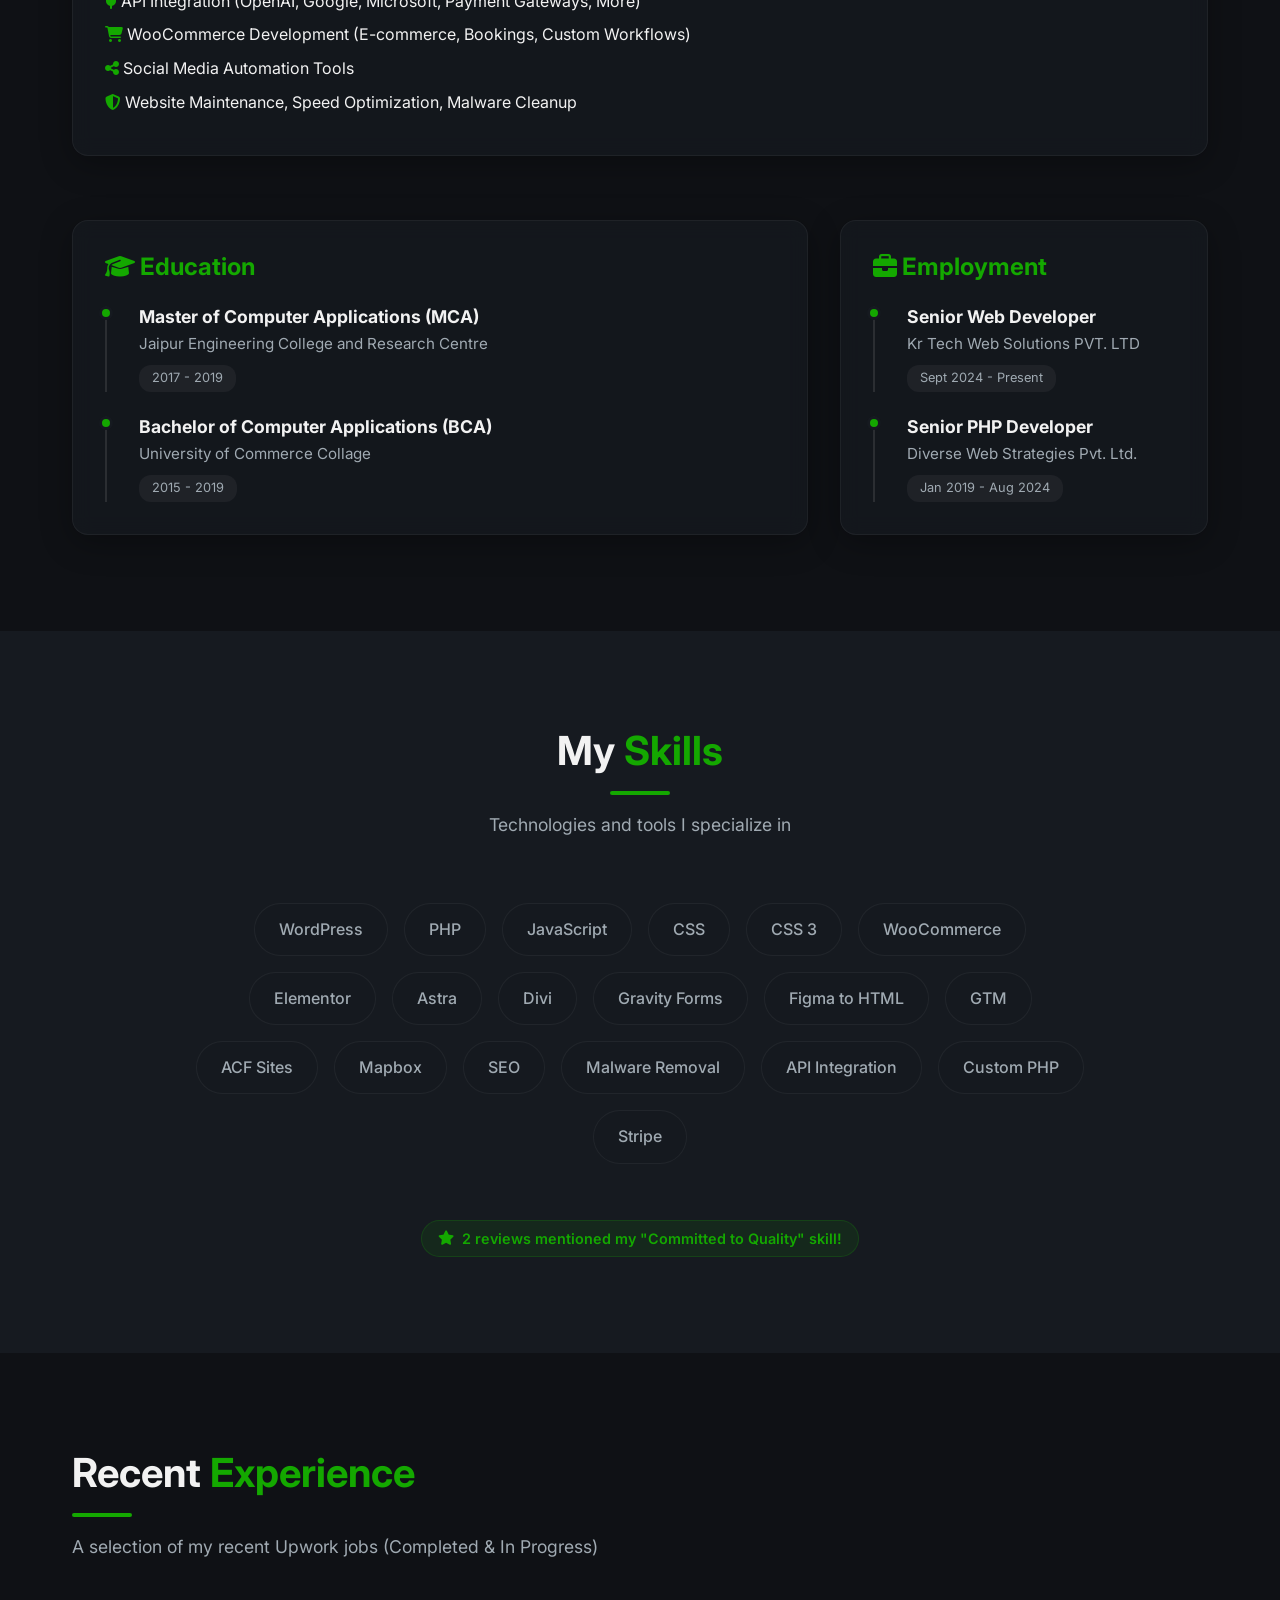
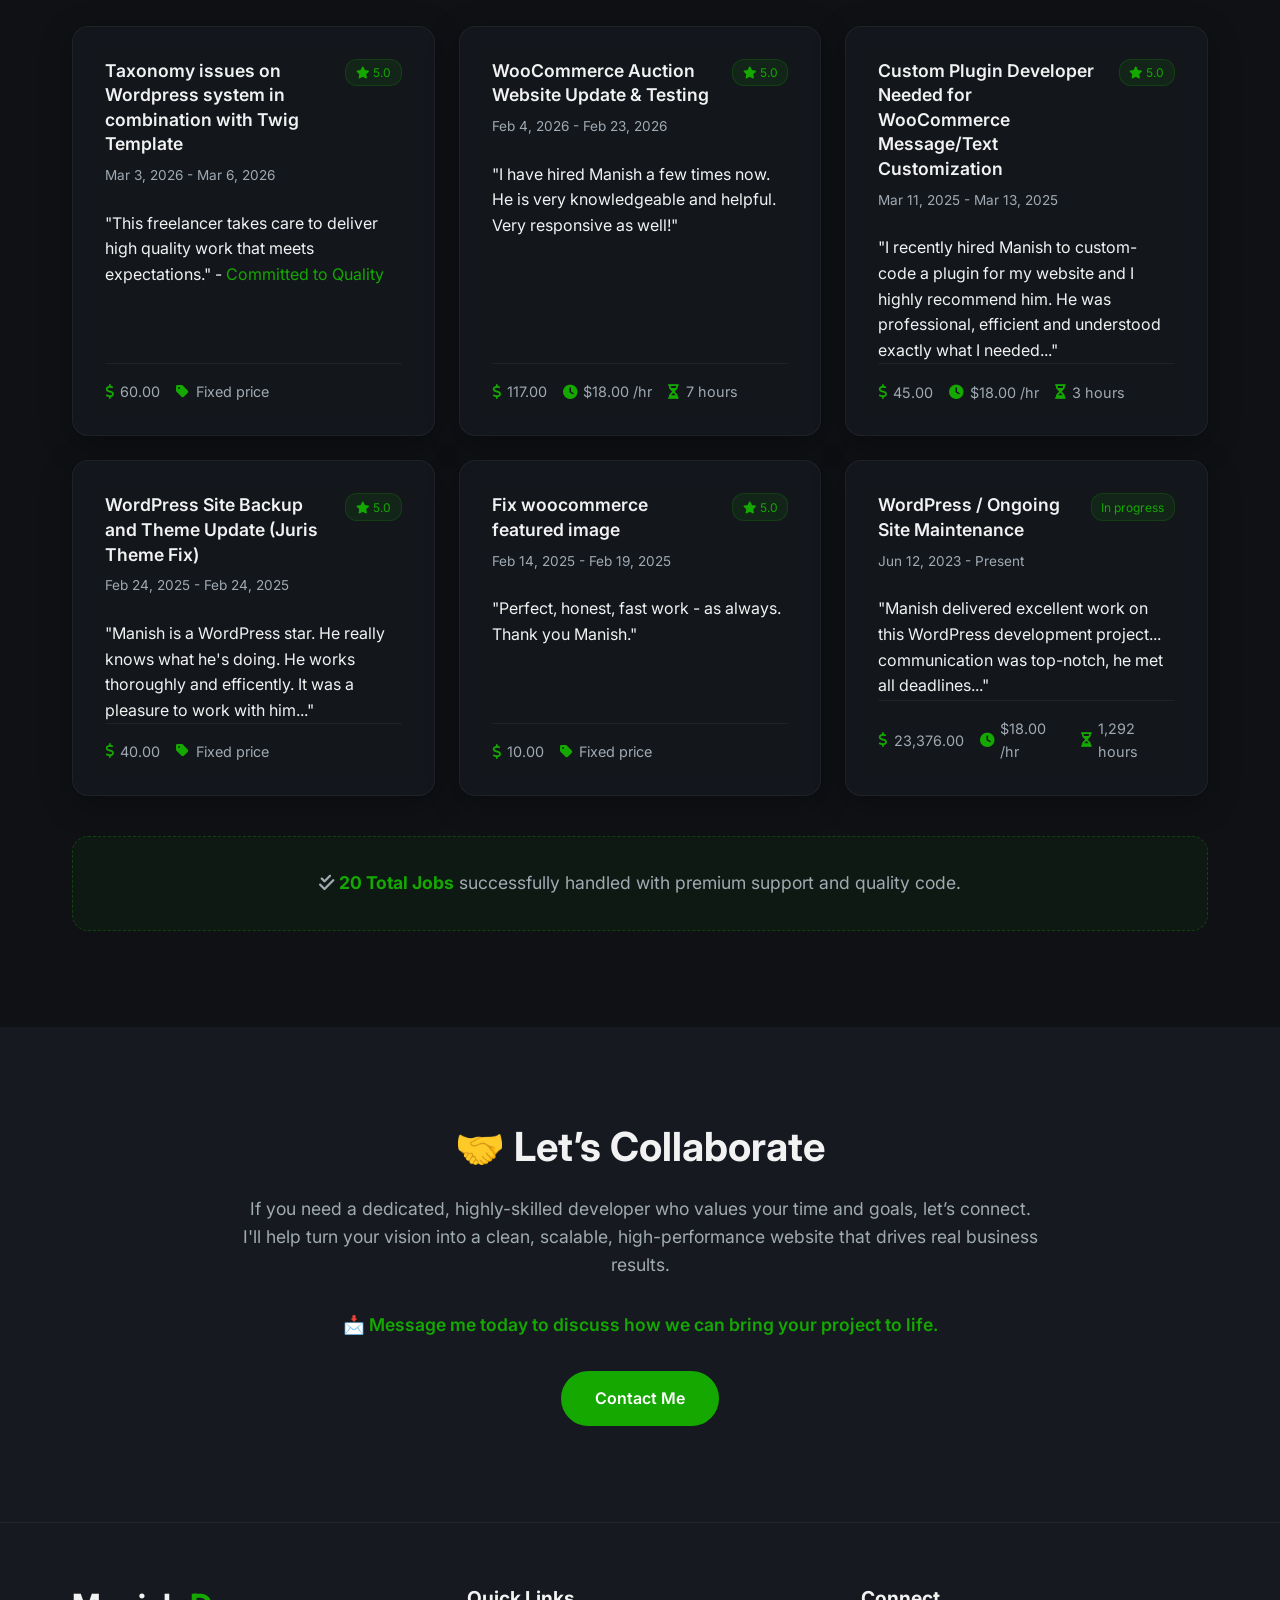
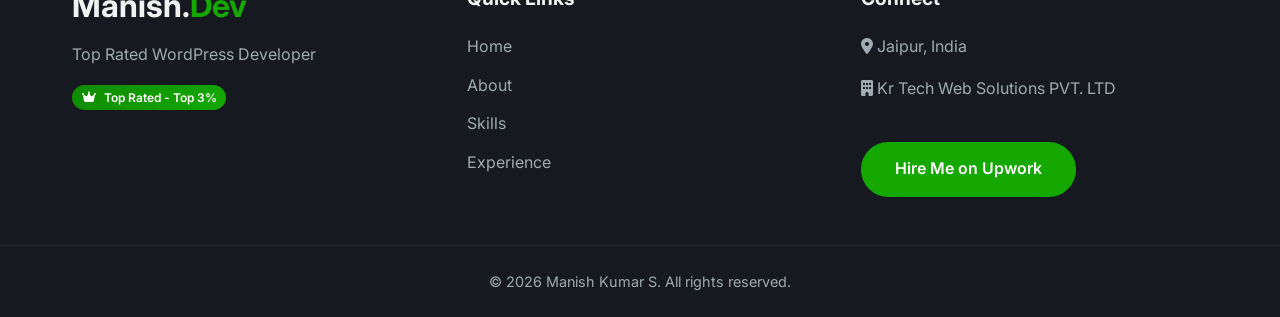
==== commit e927a33b: "Adding new link" ====
--- a/index.html
+++ b/index.html
@@ -1,20 +1,24 @@
 <!DOCTYPE html>
 <html lang="en">
+
 <head>
     <meta charset="UTF-8">
     <meta name="viewport" content="width=device-width, initial-scale=1.0">
     <title>Manish Kumar S. - WordPress Developer - Upwork Freelancer from Jaipur, India</title>
     <!-- SEO Meta Tags -->
-    <meta name="description" content="Portfolio of Manish Kumar S., a Top Rated WordPress Developer from Jaipur, India with $30K+ earned. Specializing in WordPress, WooCommerce, Elementor, and API Integrations.">
+    <meta name="description"
+        content="Portfolio of Manish Kumar S., a Top Rated WordPress Developer from Jaipur, India with $30K+ earned. Specializing in WordPress, WooCommerce, Elementor, and API Integrations.">
     <!-- Google Fonts -->
     <link rel="preconnect" href="https://fonts.googleapis.com">
     <link rel="preconnect" href="https://fonts.gstatic.com" crossorigin>
-    <link href="https://fonts.googleapis.com/css2?family=Inter:wght@300;400;500;600;700;800&display=swap" rel="stylesheet">
+    <link href="https://fonts.googleapis.com/css2?family=Inter:wght@300;400;500;600;700;800&display=swap"
+        rel="stylesheet">
     <!-- Font Awesome for Icons -->
     <link rel="stylesheet" href="https://cdnjs.cloudflare.com/ajax/libs/font-awesome/6.4.0/css/all.min.css">
     <!-- Custom CSS -->
     <link rel="stylesheet" href="style.css">
 </head>
+
 <body>
     <!-- Navigation -->
     <nav id="navbar" class="navbar">
@@ -23,6 +27,7 @@
             <ul class="nav-links">
                 <li><a href="#hero">Home</a></li>
                 <li><a href="#about">About</a></li>
+                <li><a href="#resources">Resources</a></li>
                 <li><a href="#skills">Skills</a></li>
                 <li><a href="#experience">Experience</a></li>
                 <li><a href="#contact">Contact</a></li>
@@ -43,8 +48,9 @@
                 </div>
                 <h1 class="hero-title">Hi, I'm <span class="highlight">Manish Kumar S.</span></h1>
                 <h2 class="hero-subtitle">WordPress Developer</h2>
-                <p class="hero-location"><i class="fas fa-map-marker-alt"></i> Jaipur, India <span class="time-badge"><i class="far fa-clock"></i> 6:39 pm local time</span></p>
-                
+                <p class="hero-location"><i class="fas fa-map-marker-alt"></i> Jaipur, India <span class="time-badge"><i
+                            class="far fa-clock"></i> 6:39 pm local time</span></p>
+
                 <div class="stats-grid">
                     <div class="stat-card">
                         <h3>$30K+</h3>
@@ -59,7 +65,7 @@
                         <p>Total Hours</p>
                     </div>
                 </div>
-                
+
                 <div class="hero-cta">
                     <a href="#contact" class="btn btn-primary">Hire Me <i class="fas fa-arrow-right"></i></a>
                     <a href="#experience" class="btn btn-secondary">View Experience</a>
@@ -91,26 +97,39 @@
                 <div class="about-text glass-card" style="grid-column: 1 / -1; margin-bottom: 2rem;">
                     <h3>Professional Overview</h3>
                     <p><strong>✅ TOP RATED – Top 3% on Upwork | 9+ Years Experience</strong></p>
-                    <p>I am a highly skilled <strong>WordPress Developer</strong> specializing in custom themes, plugins, and complex WooCommerce solutions. With over 1,791 hours logged on Upwork, I have a proven track record of delivering secure, scalable, and high-performance websites.</p>
-                    
+                    <p>I am a highly skilled <strong>WordPress Developer</strong> specializing in custom themes,
+                        plugins, and complex WooCommerce solutions. With over 1,791 hours logged on Upwork, I have a
+                        proven track record of delivering secure, scalable, and high-performance websites.</p>
+
                     <h4 class="mt-3" style="color: var(--primary-color);">🛠️ Why Choose Me?</h4>
                     <ul style="list-style-type: none; padding-left: 0; margin-top: 1rem;">
-                        <li style="margin-bottom: 0.5rem;"><i class="fas fa-check-circle highlight"></i> <strong>Client-First Approach:</strong> "Pay after satisfaction" policy for total peace of mind.</li>
-                        <li style="margin-bottom: 0.5rem;"><i class="fas fa-check-circle highlight"></i> <strong>Results-Driven:</strong> Every line of code aims to boost performance or revenue.</li>
-                        <li style="margin-bottom: 0.5rem;"><i class="fas fa-check-circle highlight"></i> <strong>On-Time Delivery:</strong> Fast, reliable, and deadline-focused.</li>
-                        <li style="margin-bottom: 0.5rem;"><i class="fas fa-check-circle highlight"></i> <strong>Secure Builds:</strong> Enhanced performance + industry-standard security best practices.</li>
+                        <li style="margin-bottom: 0.5rem;"><i class="fas fa-check-circle highlight"></i>
+                            <strong>Client-First Approach:</strong> "Pay after satisfaction" policy for total peace of
+                            mind.</li>
+                        <li style="margin-bottom: 0.5rem;"><i class="fas fa-check-circle highlight"></i>
+                            <strong>Results-Driven:</strong> Every line of code aims to boost performance or revenue.
+                        </li>
+                        <li style="margin-bottom: 0.5rem;"><i class="fas fa-check-circle highlight"></i> <strong>On-Time
+                                Delivery:</strong> Fast, reliable, and deadline-focused.</li>
+                        <li style="margin-bottom: 0.5rem;"><i class="fas fa-check-circle highlight"></i> <strong>Secure
+                                Builds:</strong> Enhanced performance + industry-standard security best practices.</li>
                     </ul>
 
                     <h4 class="mt-3" style="color: var(--primary-color);">🔥 Services I Offer</h4>
                     <ul style="list-style-type: none; padding-left: 0; margin-top: 1rem;">
-                        <li style="margin-bottom: 0.5rem;"><i class="fas fa-laptop-code highlight"></i> Custom WordPress Development (Themes, Plugins, Customizations)</li>
-                        <li style="margin-bottom: 0.5rem;"><i class="fas fa-plug highlight"></i> API Integration (OpenAI, Google, Microsoft, Payment Gateways, More)</li>
-                        <li style="margin-bottom: 0.5rem;"><i class="fas fa-shopping-cart highlight"></i> WooCommerce Development (E-commerce, Bookings, Custom Workflows)</li>
-                        <li style="margin-bottom: 0.5rem;"><i class="fas fa-share-alt highlight"></i> Social Media Automation Tools</li>
-                        <li style="margin-bottom: 0.5rem;"><i class="fas fa-shield-alt highlight"></i> Website Maintenance, Speed Optimization, Malware Cleanup</li>
+                        <li style="margin-bottom: 0.5rem;"><i class="fas fa-laptop-code highlight"></i> Custom WordPress
+                            Development (Themes, Plugins, Customizations)</li>
+                        <li style="margin-bottom: 0.5rem;"><i class="fas fa-plug highlight"></i> API Integration
+                            (OpenAI, Google, Microsoft, Payment Gateways, More)</li>
+                        <li style="margin-bottom: 0.5rem;"><i class="fas fa-shopping-cart highlight"></i> WooCommerce
+                            Development (E-commerce, Bookings, Custom Workflows)</li>
+                        <li style="margin-bottom: 0.5rem;"><i class="fas fa-share-alt highlight"></i> Social Media
+                            Automation Tools</li>
+                        <li style="margin-bottom: 0.5rem;"><i class="fas fa-shield-alt highlight"></i> Website
+                            Maintenance, Speed Optimization, Malware Cleanup</li>
                     </ul>
                 </div>
-                
+
                 <div class="about-education glass-card">
                     <h3><i class="fas fa-graduation-cap"></i> Education</h3>
                     <div class="timeline-item">
@@ -175,7 +194,7 @@
                 <span class="skill-tag">Custom PHP</span>
                 <span class="skill-tag">Stripe</span>
             </div>
-            
+
             <div class="text-center mt-3">
                 <div class="badge success" style="margin-top: 2rem;">
                     <i class="fas fa-star"></i> 2 reviews mentioned my "Committed to Quality" skill!
@@ -192,7 +211,7 @@
                 <div class="section-line"></div>
                 <p class="section-subtitle">A selection of my recent Upwork jobs (Completed & In Progress)</p>
             </div>
-            
+
             <div class="experience-list">
                 <!-- Job 1 -->
                 <div class="job-card glass-card">
@@ -201,7 +220,8 @@
                         <span class="job-status success"><i class="fas fa-star"></i> 5.0</span>
                     </div>
                     <p class="job-date">Mar 3, 2026 - Mar 6, 2026</p>
-                    <p class="job-desc">"This freelancer takes care to deliver high quality work that meets expectations." - <span class="highlight">Committed to Quality</span></p>
+                    <p class="job-desc">"This freelancer takes care to deliver high quality work that meets
+                        expectations." - <span class="highlight">Committed to Quality</span></p>
                     <div class="job-details">
                         <span class="detail-item"><i class="fas fa-dollar-sign"></i> 60.00</span>
                         <span class="detail-item"><i class="fas fa-tag"></i> Fixed price</span>
@@ -215,7 +235,8 @@
                         <span class="job-status success"><i class="fas fa-star"></i> 5.0</span>
                     </div>
                     <p class="job-date">Feb 4, 2026 - Feb 23, 2026</p>
-                    <p class="job-desc">"I have hired Manish a few times now. He is very knowledgeable and helpful. Very responsive as well!"</p>
+                    <p class="job-desc">"I have hired Manish a few times now. He is very knowledgeable and helpful. Very
+                        responsive as well!"</p>
                     <div class="job-details">
                         <span class="detail-item"><i class="fas fa-dollar-sign"></i> 117.00</span>
                         <span class="detail-item"><i class="fas fa-clock"></i> $18.00 /hr</span>
@@ -226,11 +247,13 @@
                 <!-- Job 3 -->
                 <div class="job-card glass-card">
                     <div class="job-header">
-                        <h3 class="job-title">Custom Plugin Developer Needed for WooCommerce Message/Text Customization</h3>
+                        <h3 class="job-title">Custom Plugin Developer Needed for WooCommerce Message/Text Customization
+                        </h3>
                         <span class="job-status success"><i class="fas fa-star"></i> 5.0</span>
                     </div>
                     <p class="job-date">Mar 11, 2025 - Mar 13, 2025</p>
-                    <p class="job-desc">"I recently hired Manish to custom-code a plugin for my website and I highly recommend him. He was professional, efficient and understood exactly what I needed..."</p>
+                    <p class="job-desc">"I recently hired Manish to custom-code a plugin for my website and I highly
+                        recommend him. He was professional, efficient and understood exactly what I needed..."</p>
                     <div class="job-details">
                         <span class="detail-item"><i class="fas fa-dollar-sign"></i> 45.00</span>
                         <span class="detail-item"><i class="fas fa-clock"></i> $18.00 /hr</span>
@@ -245,7 +268,8 @@
                         <span class="job-status success"><i class="fas fa-star"></i> 5.0</span>
                     </div>
                     <p class="job-date">Feb 24, 2025 - Feb 24, 2025</p>
-                    <p class="job-desc">"Manish is a WordPress star. He really knows what he's doing. He works thoroughly and efficently. It was a pleasure to work with him..."</p>
+                    <p class="job-desc">"Manish is a WordPress star. He really knows what he's doing. He works
+                        thoroughly and efficently. It was a pleasure to work with him..."</p>
                     <div class="job-details">
                         <span class="detail-item"><i class="fas fa-dollar-sign"></i> 40.00</span>
                         <span class="detail-item"><i class="fas fa-tag"></i> Fixed price</span>
@@ -273,27 +297,32 @@
                         <span class="job-status in-progress">In progress</span>
                     </div>
                     <p class="job-date">Jun 12, 2023 - Present</p>
-                    <p class="job-desc">"Manish delivered excellent work on this WordPress development project... communication was top-notch, he met all deadlines..."</p>
+                    <p class="job-desc">"Manish delivered excellent work on this WordPress development project...
+                        communication was top-notch, he met all deadlines..."</p>
                     <div class="job-details">
                         <span class="detail-item"><i class="fas fa-dollar-sign"></i> 23,376.00</span>
                         <span class="detail-item"><i class="fas fa-clock"></i> $18.00 /hr</span>
                         <span class="detail-item"><i class="fas fa-hourglass-half"></i> 1,292 hours</span>
                     </div>
                 </div>
-                
+
                 <div class="completed-jobs-note">
-                    <p><i class="fas fa-check-double"></i> <strong>20 Total Jobs</strong> successfully handled with premium support and quality code.</p>
+                    <p><i class="fas fa-check-double"></i> <strong>20 Total Jobs</strong> successfully handled with
+                        premium support and quality code.</p>
                 </div>
             </div>
         </div>
     </section>
-    
+
     <!-- CTA / Conclusion Section -->
     <section class="section bg-alt">
         <div class="container text-center">
             <h2 style="font-size: 2.5rem; margin-bottom: 1.5rem;">🤝 Let’s Collaborate</h2>
-            <p style="font-size: 1.1rem; color: var(--text-secondary); max-width: 800px; margin: 0 auto 2rem;">If you need a dedicated, highly-skilled developer who values your time and goals, let’s connect. I'll help turn your vision into a clean, scalable, high-performance website that drives real business results.</p>
-            <p style="font-size: 1.1rem; color: var(--primary-color); font-weight: 600; margin-bottom: 2rem;">📩 Message me today to discuss how we can bring your project to life.</p>
+            <p style="font-size: 1.1rem; color: var(--text-secondary); max-width: 800px; margin: 0 auto 2rem;">If you
+                need a dedicated, highly-skilled developer who values your time and goals, let’s connect. I'll help turn
+                your vision into a clean, scalable, high-performance website that drives real business results.</p>
+            <p style="font-size: 1.1rem; color: var(--primary-color); font-weight: 600; margin-bottom: 2rem;">📩 Message
+                me today to discuss how we can bring your project to life.</p>
             <a href="#contact" class="btn btn-primary btn-lg">Contact Me</a>
         </div>
     </section>
@@ -334,4 +363,5 @@
     <!-- Custom JS -->
     <script src="script.js"></script>
 </body>
-</html>
+
+</html>
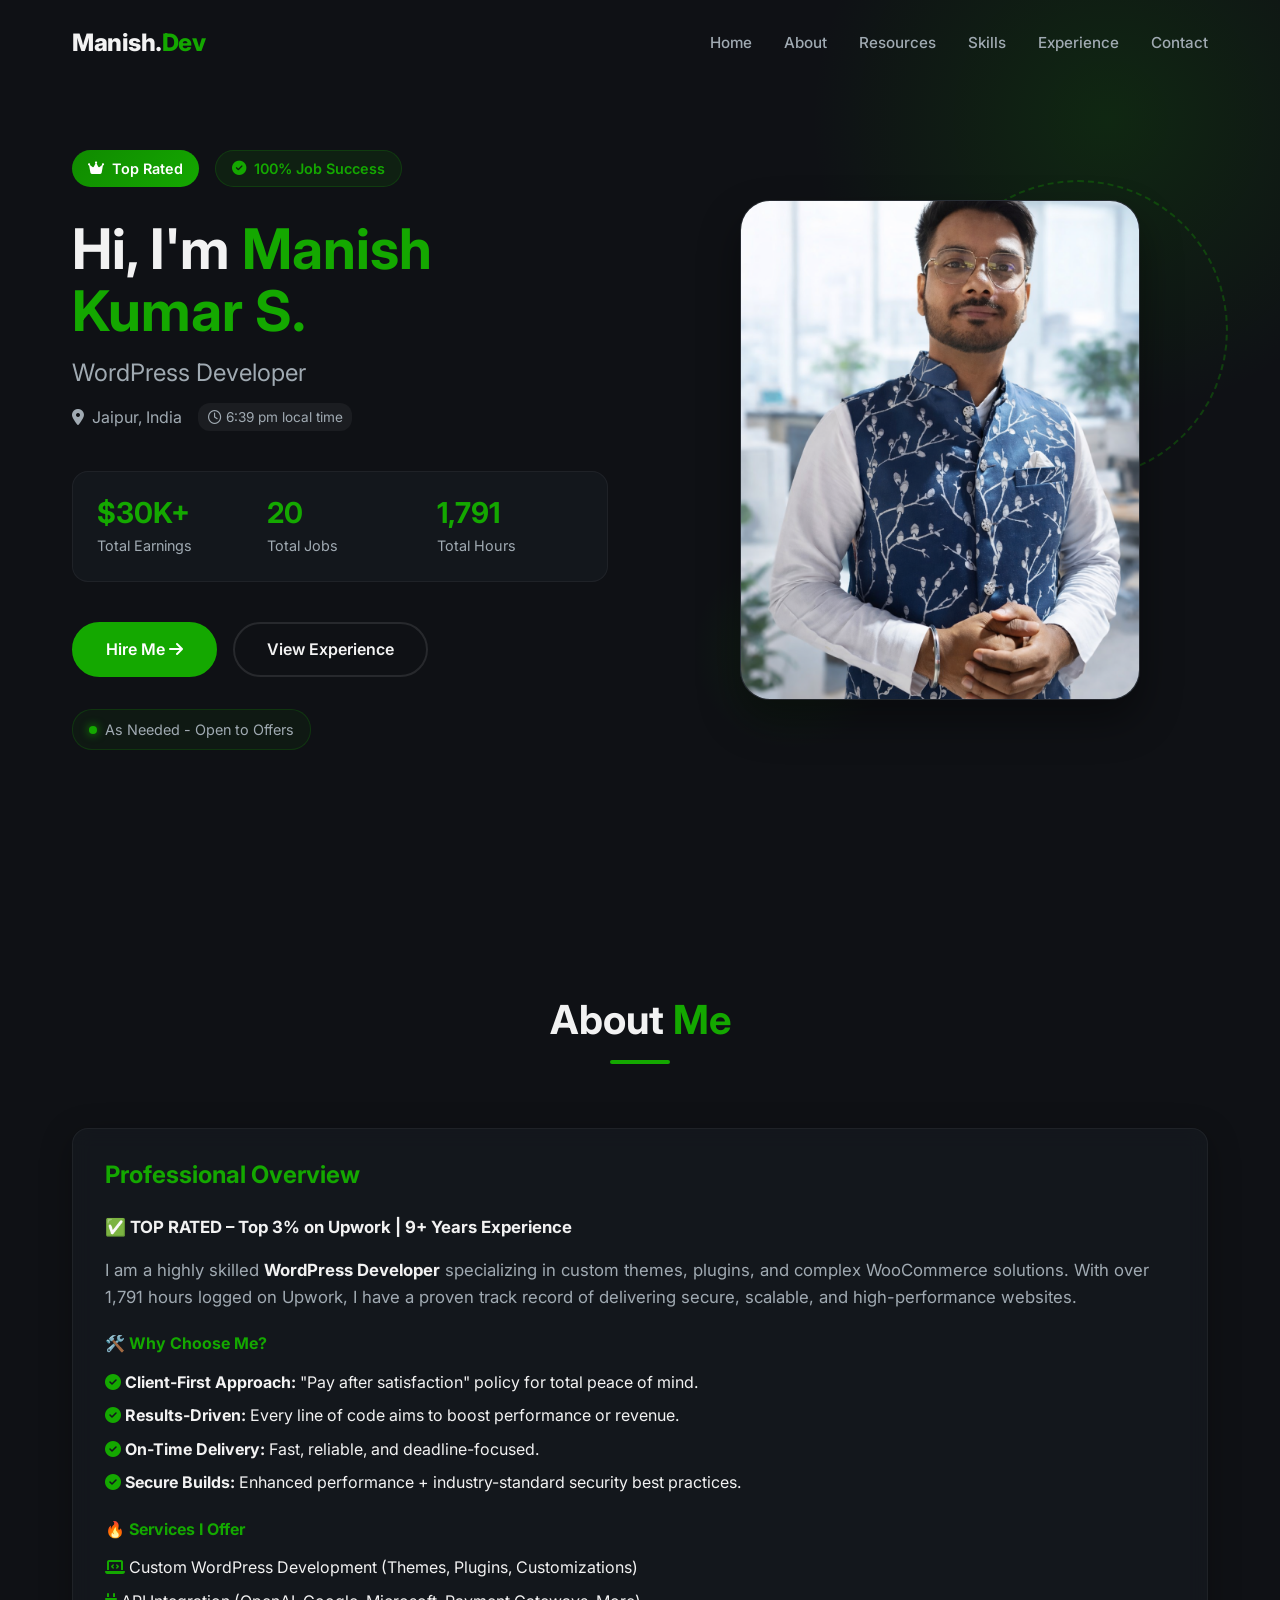
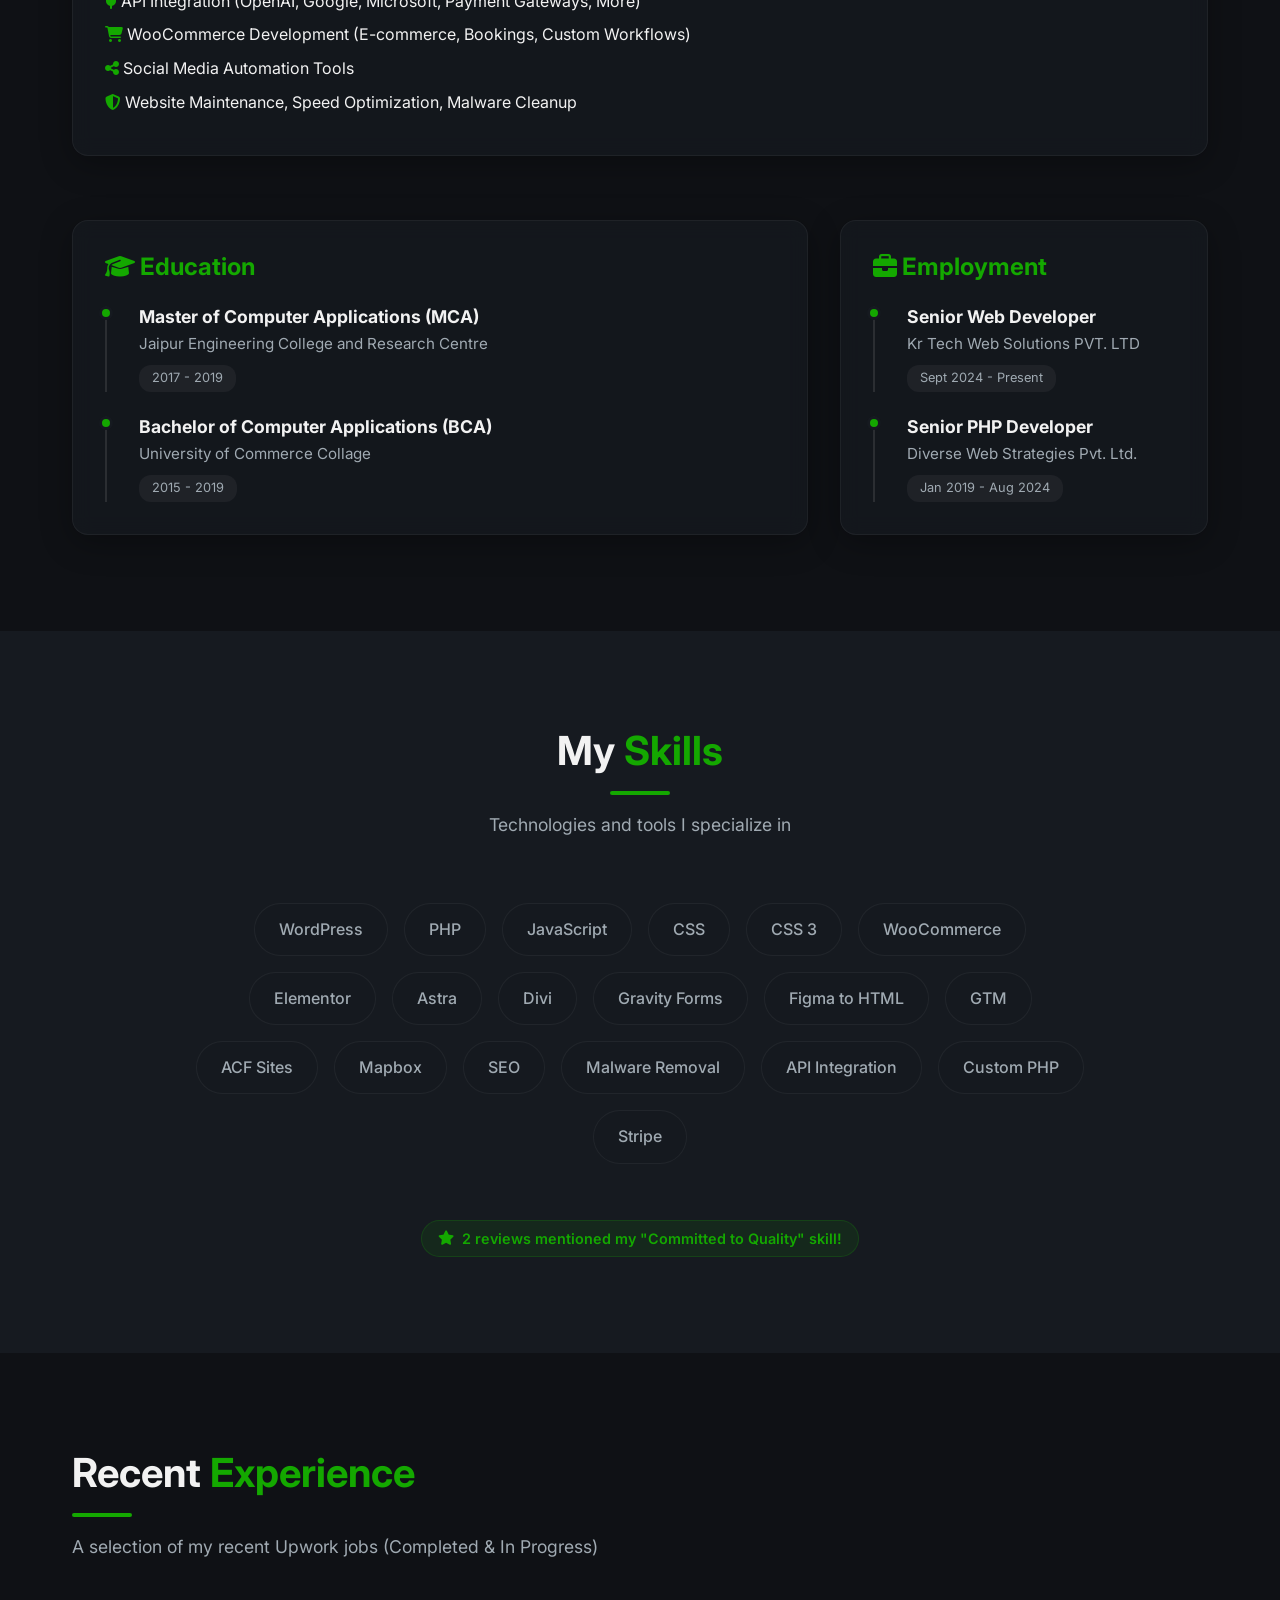
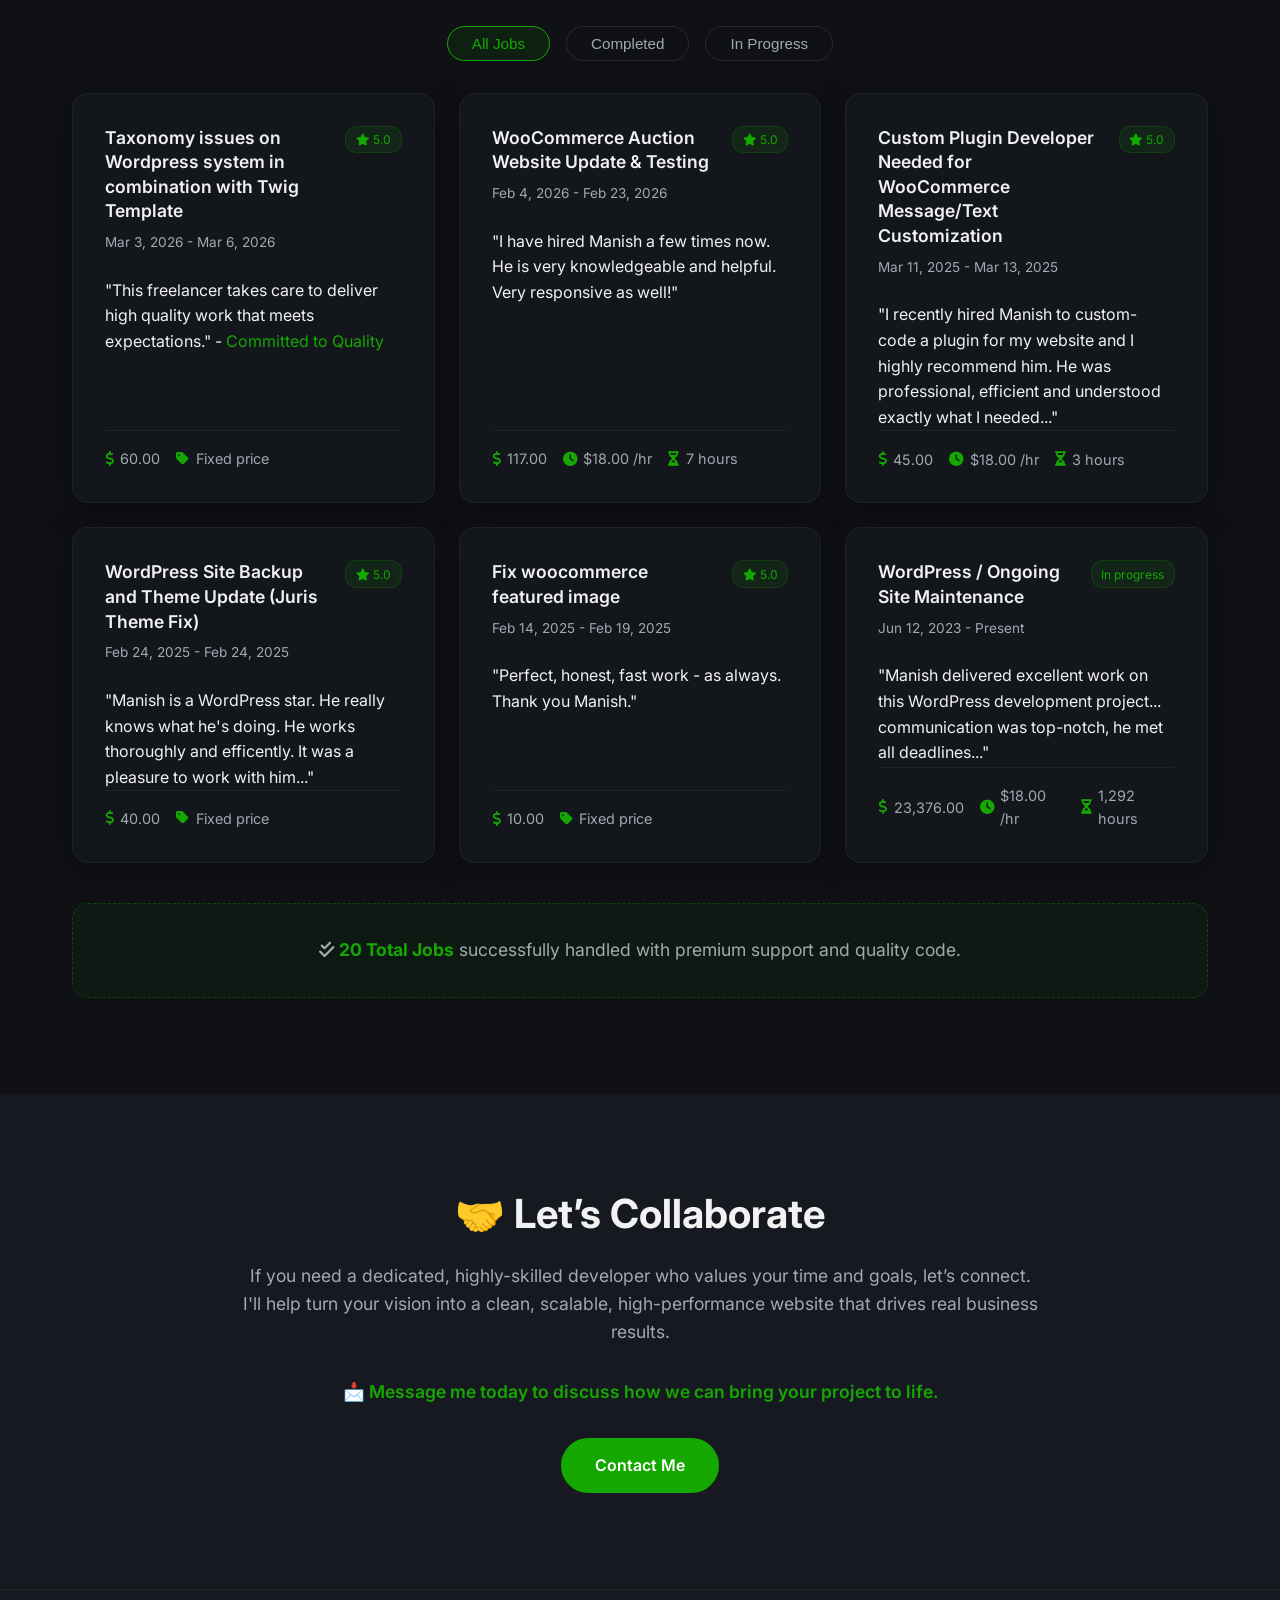
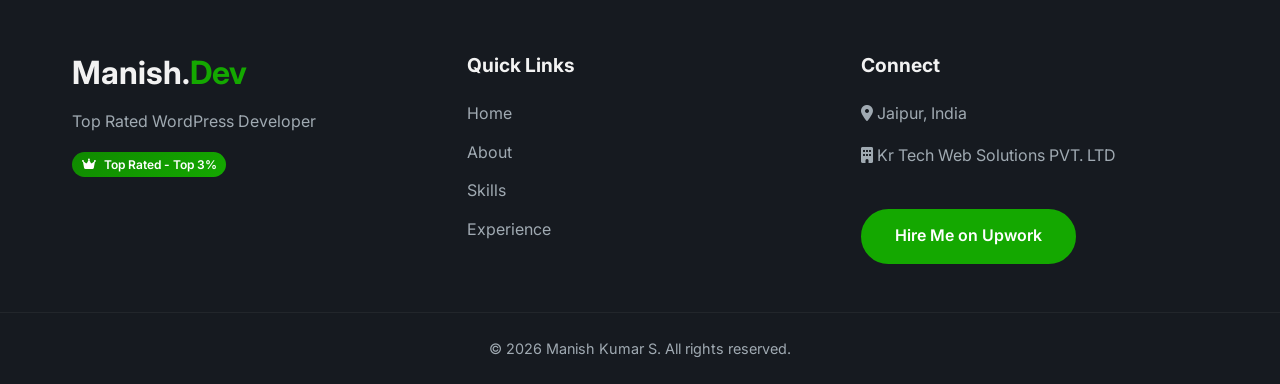
==== commit 1da560f3: "Add filter functionality to experience section" ====
--- a/index.html
+++ b/index.html
@@ -211,10 +211,16 @@
                 <div class="section-line"></div>
                 <p class="section-subtitle">A selection of my recent Upwork jobs (Completed & In Progress)</p>
             </div>
+            
+            <div class="experience-filters text-center" style="margin-bottom: 2rem;">
+                <button class="filter-btn active" data-filter="all">All Jobs</button>
+                <button class="filter-btn" data-filter="completed">Completed</button>
+                <button class="filter-btn" data-filter="in-progress">In Progress</button>
+            </div>
 
             <div class="experience-list">
                 <!-- Job 1 -->
-                <div class="job-card glass-card">
+                <div class="job-card glass-card" data-status="completed">
                     <div class="job-header">
                         <h3 class="job-title">Taxonomy issues on Wordpress system in combination with Twig Template</h3>
                         <span class="job-status success"><i class="fas fa-star"></i> 5.0</span>
@@ -229,7 +235,7 @@
                 </div>
 
                 <!-- Job 2 -->
-                <div class="job-card glass-card">
+                <div class="job-card glass-card" data-status="completed">
                     <div class="job-header">
                         <h3 class="job-title">WooCommerce Auction Website Update & Testing</h3>
                         <span class="job-status success"><i class="fas fa-star"></i> 5.0</span>
@@ -245,7 +251,7 @@
                 </div>
 
                 <!-- Job 3 -->
-                <div class="job-card glass-card">
+                <div class="job-card glass-card" data-status="completed">
                     <div class="job-header">
                         <h3 class="job-title">Custom Plugin Developer Needed for WooCommerce Message/Text Customization
                         </h3>
@@ -262,7 +268,7 @@
                 </div>
 
                 <!-- Job 4 -->
-                <div class="job-card glass-card">
+                <div class="job-card glass-card" data-status="completed">
                     <div class="job-header">
                         <h3 class="job-title">WordPress Site Backup and Theme Update (Juris Theme Fix)</h3>
                         <span class="job-status success"><i class="fas fa-star"></i> 5.0</span>
@@ -277,7 +283,7 @@
                 </div>
 
                 <!-- Job 5 -->
-                <div class="job-card glass-card">
+                <div class="job-card glass-card" data-status="completed">
                     <div class="job-header">
                         <h3 class="job-title">Fix woocommerce featured image</h3>
                         <span class="job-status success"><i class="fas fa-star"></i> 5.0</span>
@@ -291,7 +297,7 @@
                 </div>
 
                 <!-- Job 6 -->
-                <div class="job-card glass-card">
+                <div class="job-card glass-card" data-status="in-progress">
                     <div class="job-header">
                         <h3 class="job-title">WordPress / Ongoing Site Maintenance</h3>
                         <span class="job-status in-progress">In progress</span>
--- a/style.css
+++ b/style.css
@@ -544,6 +544,32 @@
 }
 
 /* Experience Section */
+.experience-filters {
+    display: flex;
+    justify-content: center;
+    flex-wrap: wrap;
+    gap: 1rem;
+    margin-bottom: 2rem;
+}
+
+.filter-btn {
+    background: transparent;
+    border: 1px solid var(--border-color);
+    color: var(--text-secondary);
+    padding: 0.5rem 1.5rem;
+    border-radius: 20px;
+    font-size: 0.95rem;
+    font-weight: 500;
+    cursor: pointer;
+    transition: var(--transition);
+}
+
+.filter-btn:hover, .filter-btn.active {
+    background: rgba(20, 168, 0, 0.1);
+    border-color: var(--primary-color);
+    color: var(--primary-color);
+}
+
 .experience-list {
     display: grid;
     grid-template-columns: repeat(auto-fit, minmax(350px, 1fr));
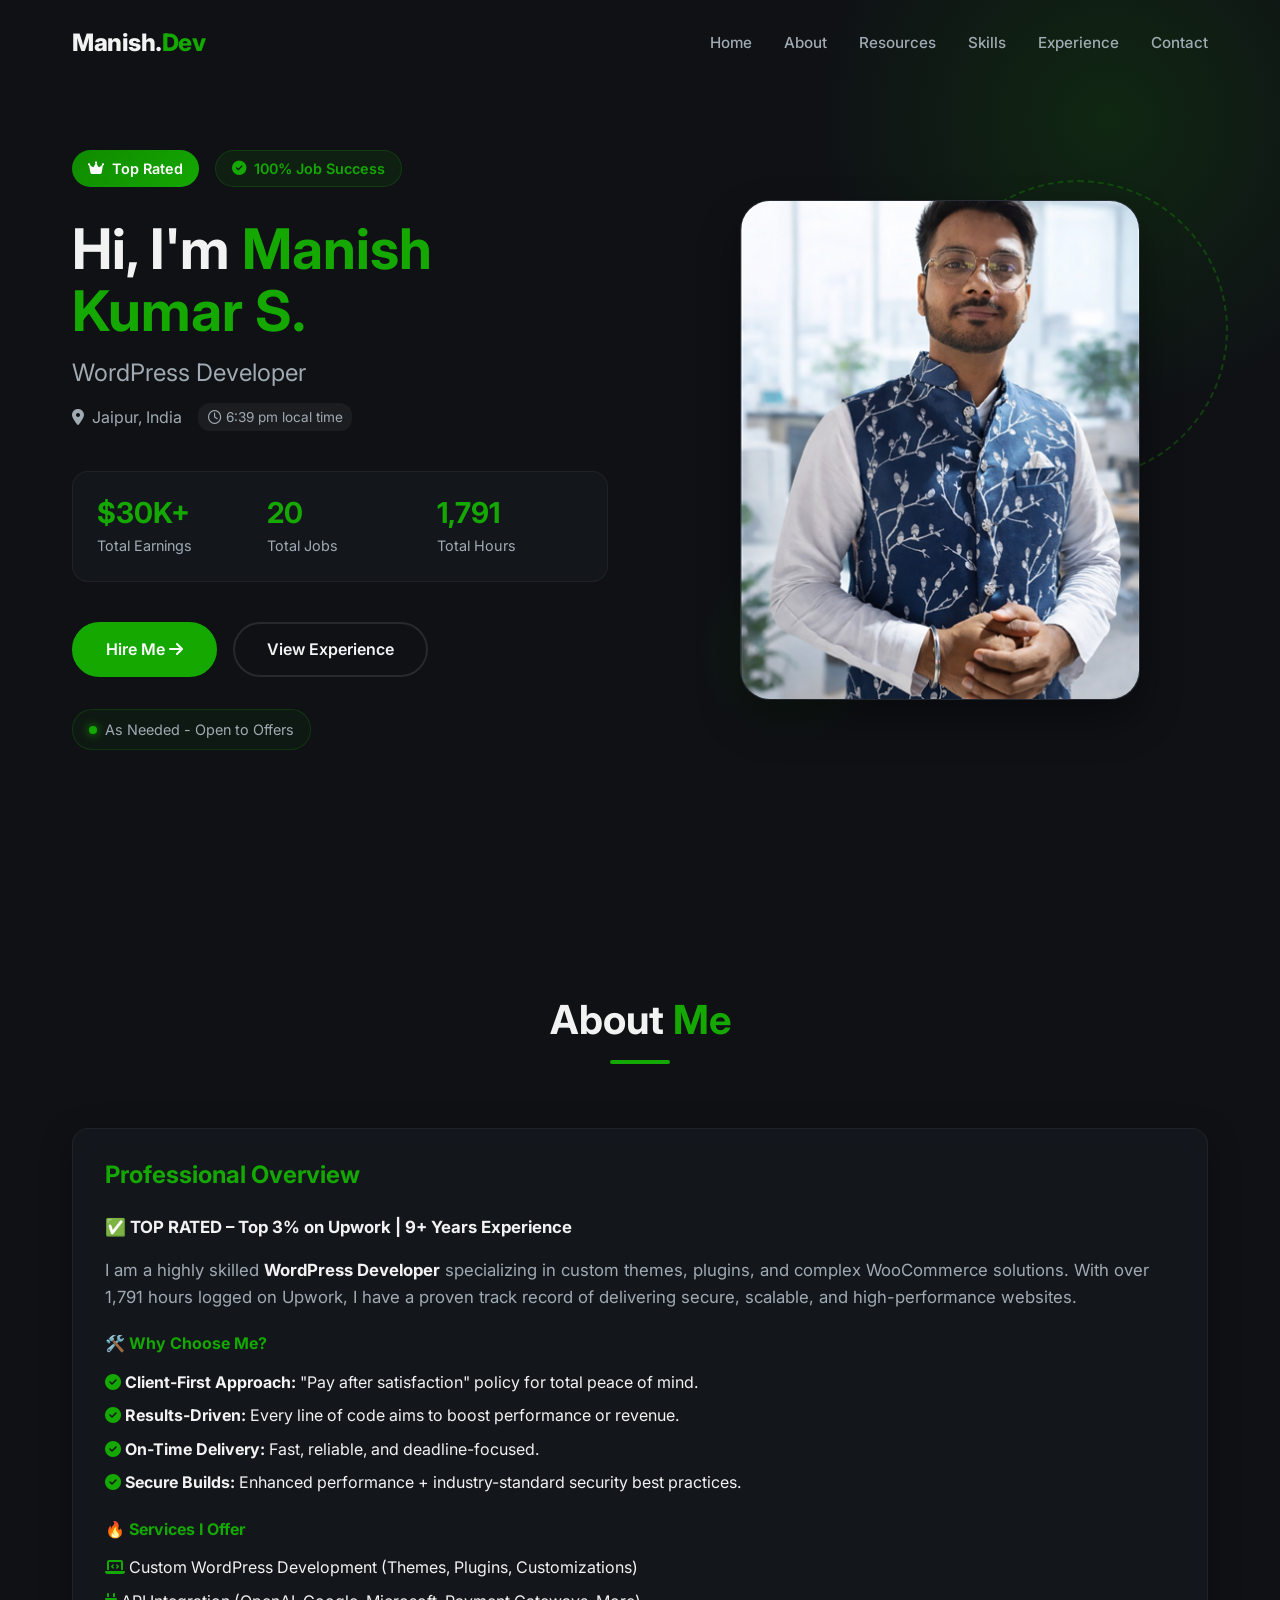
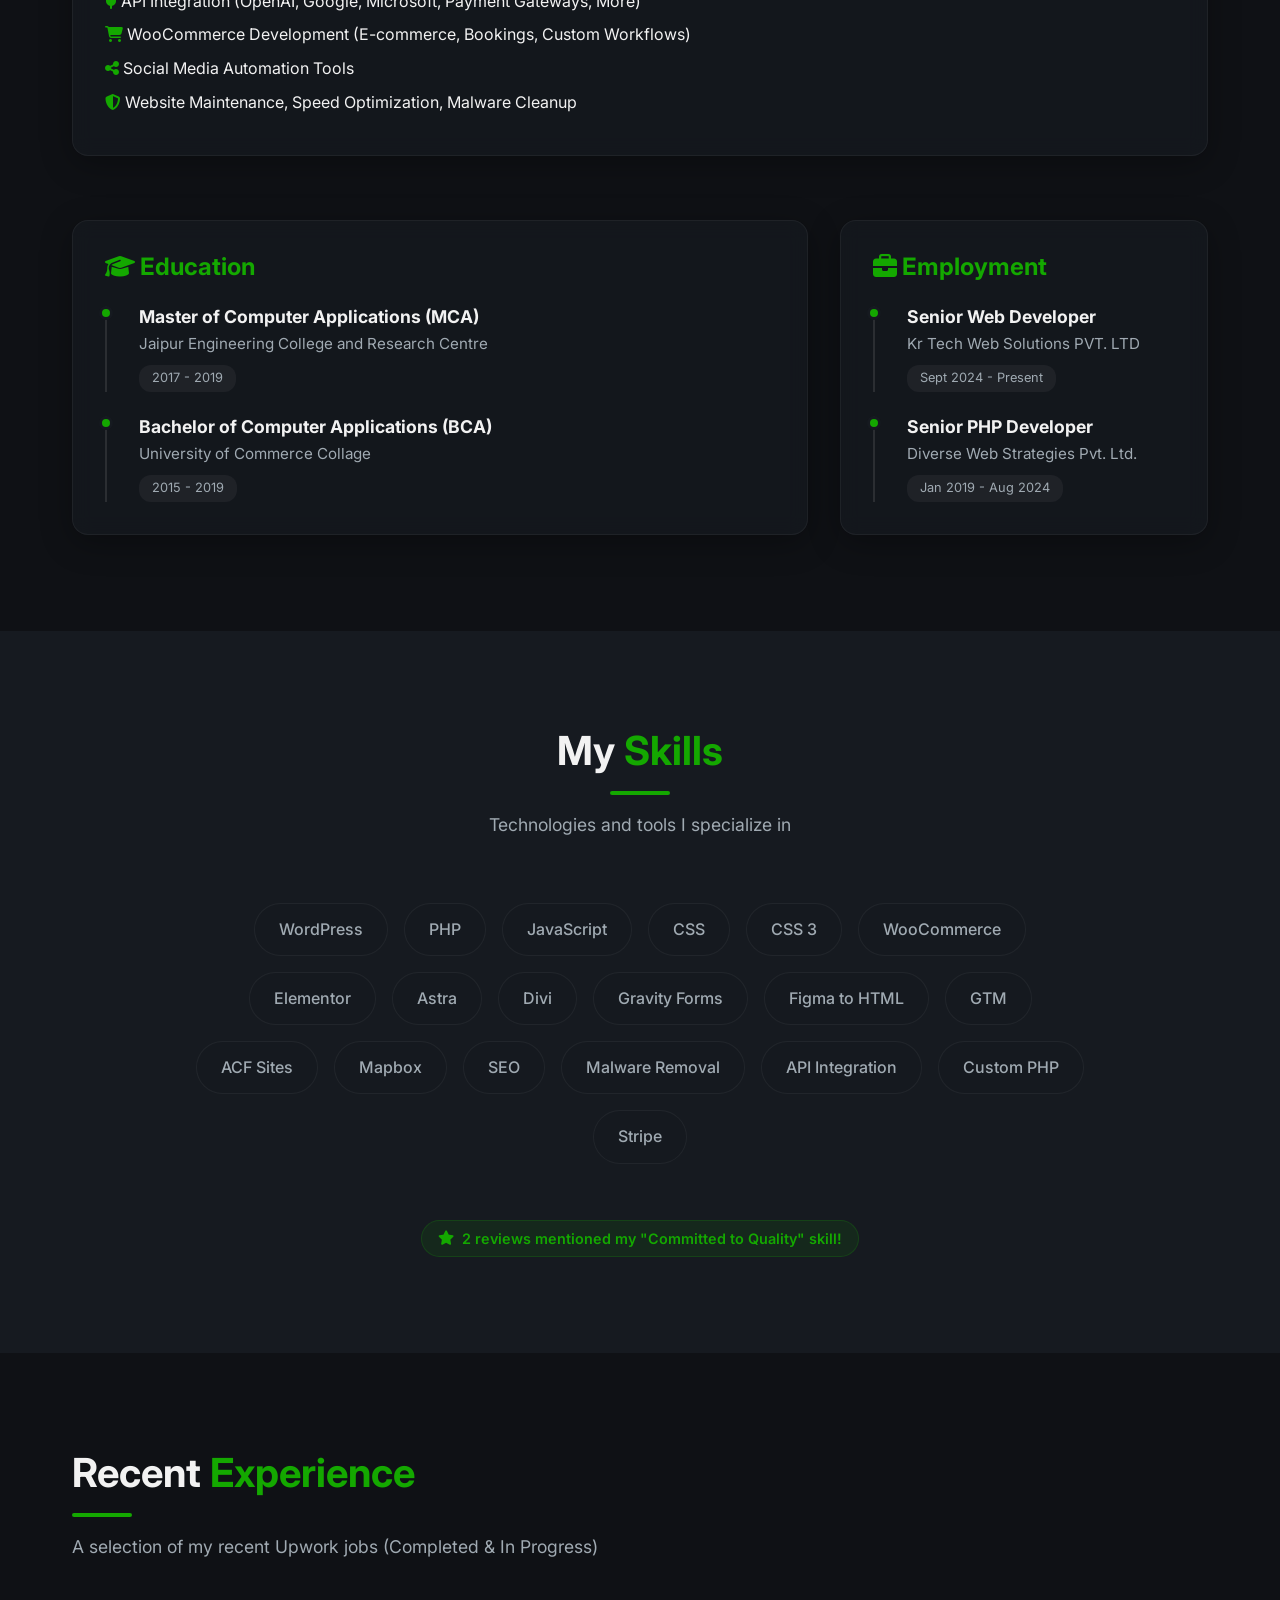
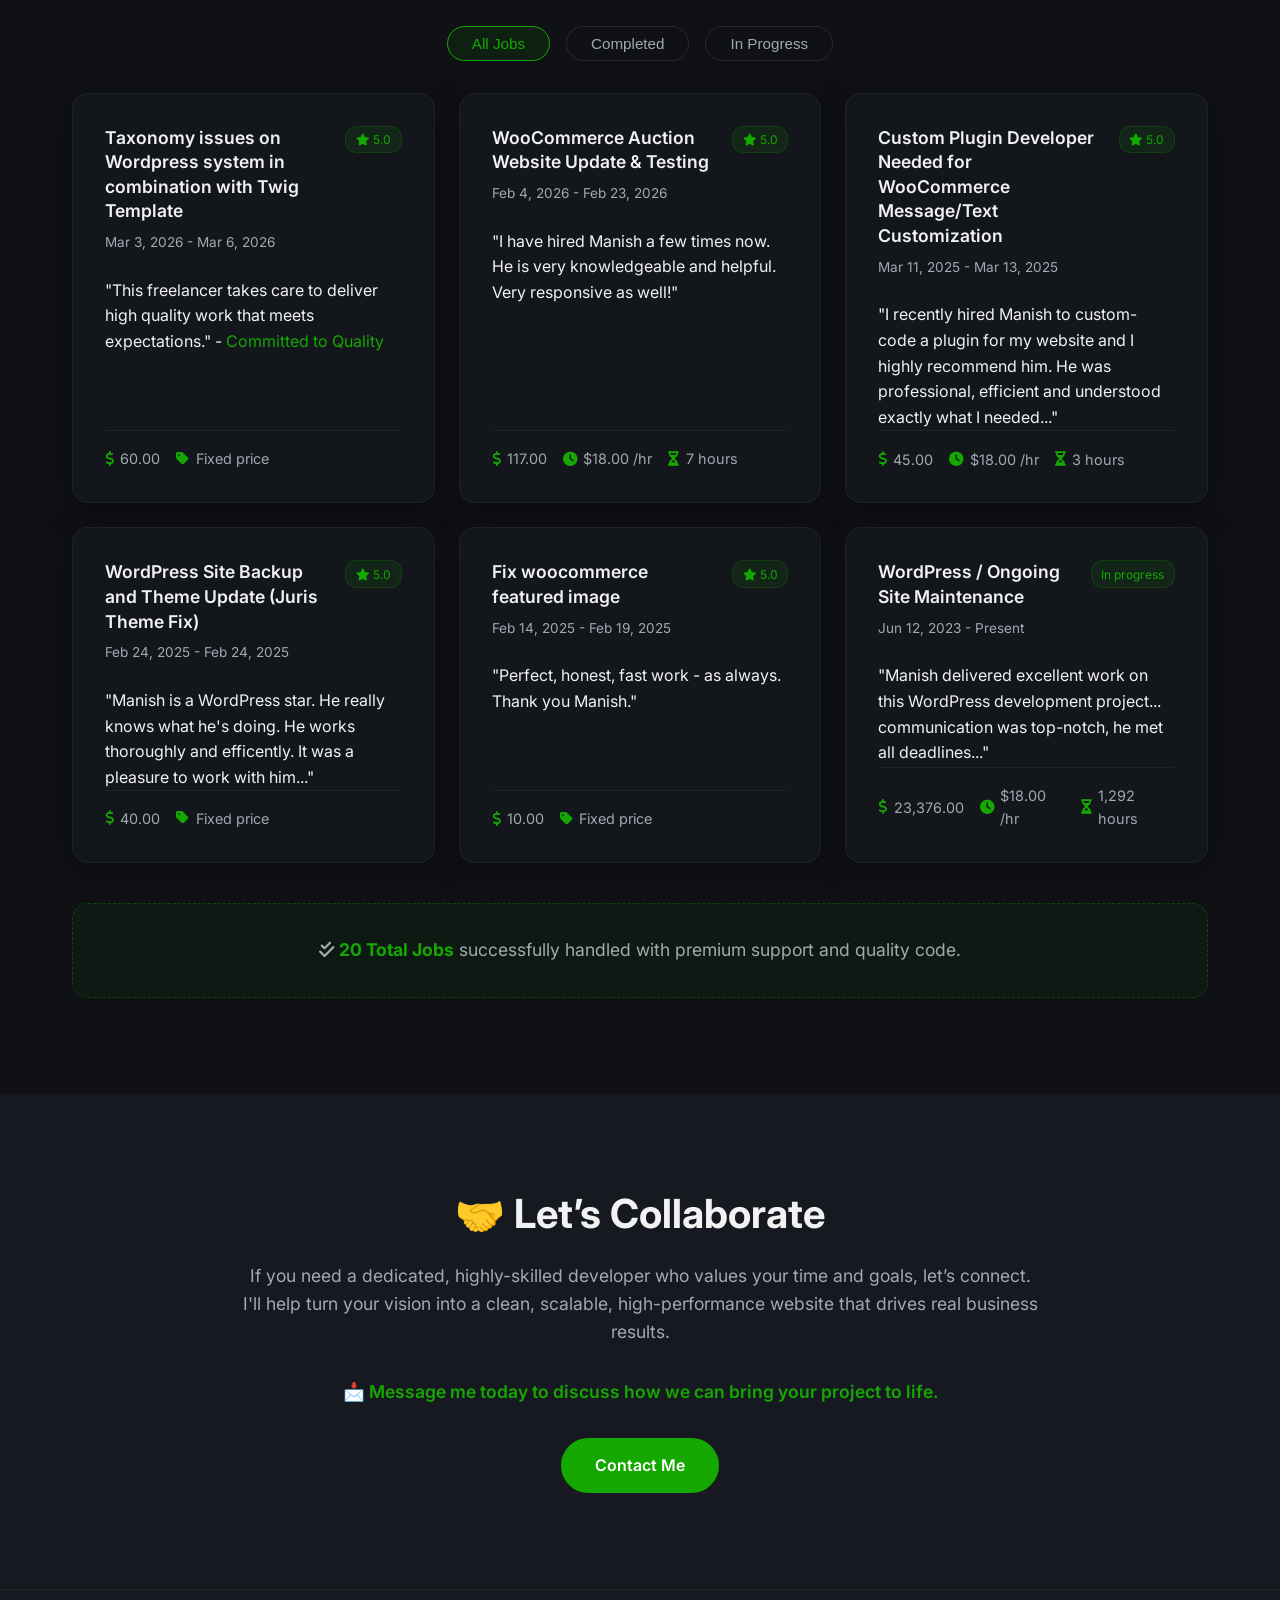
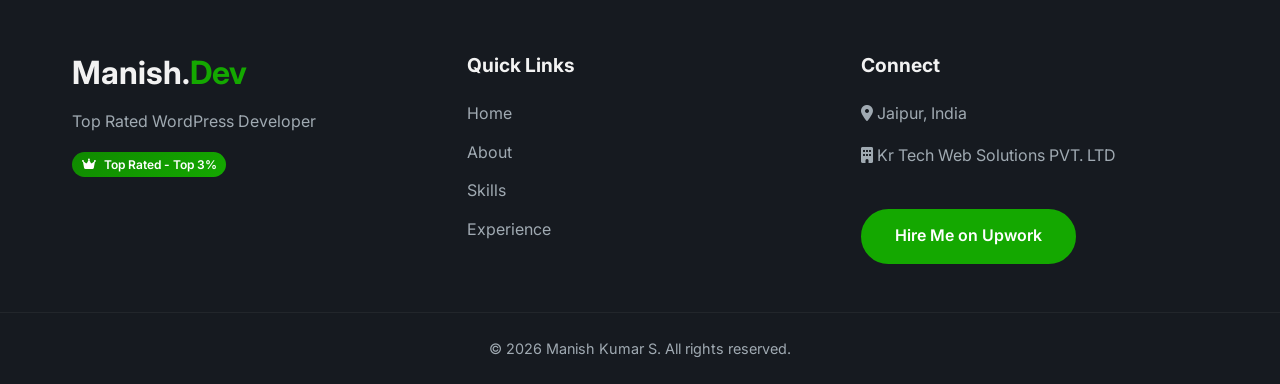
==== commit 00007092: "Perf+a11y: optimize image, fix LCP preload, composited animations, contrast" ====
--- a/index.html
+++ b/index.html
@@ -4,10 +4,26 @@
 <head>
     <meta charset="UTF-8">
     <meta name="viewport" content="width=device-width, initial-scale=1.0">
-    <title>Manish Kumar S. - WordPress Developer - Upwork Freelancer from Jaipur, India</title>
+    <title>Manish Kumar S. | Top Rated WordPress Developer</title>
     <!-- SEO Meta Tags -->
-    <meta name="description"
-        content="Portfolio of Manish Kumar S., a Top Rated WordPress Developer from Jaipur, India with $30K+ earned. Specializing in WordPress, WooCommerce, Elementor, and API Integrations.">
+    <meta name="description" content="Top Rated WordPress Developer in Jaipur, India with $30K+ earned. Specializing in custom WP themes, WooCommerce, Elementor, and API Integrations.">
+    
+    <!-- Open Graph / Social Meta Tags -->
+    <meta property="og:title" content="Manish Kumar S. | Top Rated WordPress Developer">
+    <meta property="og:description" content="Top Rated WordPress Developer in Jaipur, India with $30K+ earned. Specializing in custom WP themes, WooCommerce, Elementor, and API Integrations.">
+    <meta property="og:type" content="website">
+    <meta property="og:image" content="/profile.png">
+    
+    <!-- Twitter Meta Tags -->
+    <meta name="twitter:card" content="summary_large_image">
+    <meta name="twitter:title" content="Manish Kumar S. | Top Rated WordPress Developer">
+    <meta name="twitter:description" content="Top Rated WordPress Developer in Jaipur, India with $30K+ earned. Specializing in custom WP themes, WooCommerce, Elementor, and API Integrations.">
+    <meta name="twitter:image" content="/profile.png">
+
+    <!-- Favicon -->
+    <link rel="icon" type="image/svg+xml" href="data:image/svg+xml,<svg xmlns='http://www.w3.org/2000/svg' viewBox='0 0 100 100'><text y='.9em' font-size='90'>👨‍💻</text></svg>">
+    <!-- Preload LCP image -->
+    <link rel="preload" as="image" href="profile.png">
     <!-- Google Fonts -->
     <link rel="preconnect" href="https://fonts.googleapis.com">
     <link rel="preconnect" href="https://fonts.gstatic.com" crossorigin>
@@ -77,7 +93,7 @@
             <div class="hero-image-wrapper">
                 <!-- The freelancer photo that matches the UI aesthetic -->
                 <div class="profile-placeholder">
-                    <img src="profile.png" alt="Manish Kumar S." style="width: 100%; height: 100%; object-fit: cover;">
+                    <img src="profile.png" alt="Manish Kumar S. - Top Rated WordPress Developer" style="width: 100%; height: 100%; object-fit: cover;" fetchpriority="high" loading="eager">
                 </div>
                 <!-- Decorative elements for the premium feel -->
                 <div class="deco-circle circle-1"></div>
@@ -86,6 +102,7 @@
         </div>
     </header>
 
+    <main>
     <!-- About Section -->
     <section id="about" class="about section">
         <div class="container">
@@ -332,6 +349,7 @@
             <a href="#contact" class="btn btn-primary btn-lg">Contact Me</a>
         </div>
     </section>
+    </main>
 
     <!-- Footer -->
     <footer id="contact" class="footer">
@@ -356,7 +374,7 @@
                 <h3>Connect</h3>
                 <p><i class="fas fa-map-marker-alt"></i> Jaipur, India</p>
                 <p><i class="fas fa-building"></i> Kr Tech Web Solutions PVT. LTD</p>
-                <a href="#" class="btn btn-primary mt-3">Hire Me on Upwork</a>
+                <a href="https://www.upwork.com/freelancers/manishkumars" target="_blank" rel="noopener noreferrer" class="btn btn-primary mt-3" style="color:#fff;">Hire Me on Upwork</a>
             </div>
         </div>
         <div class="footer-bottom">
--- a/style.css
+++ b/style.css
@@ -379,9 +379,9 @@
 }
 
 @keyframes pulse {
-    0% { transform: scale(0.95); box-shadow: 0 0 0 0 rgba(20, 168, 0, 0.7); }
-    70% { transform: scale(1); box-shadow: 0 0 0 10px rgba(20, 168, 0, 0); }
-    100% { transform: scale(0.95); box-shadow: 0 0 0 0 rgba(20, 168, 0, 0); }
+    0% { transform: scale(0.95); opacity: 0.7; }
+    70% { transform: scale(1); opacity: 1; }
+    100% { transform: scale(0.95); opacity: 0.7; }
 }
 
 .hero-image-wrapper {
@@ -412,18 +412,19 @@
     content: '';
     position: absolute;
     top: 0;
-    left: -100%;
+    left: 0;
     width: 50%;
     height: 100%;
     background: linear-gradient(to right, transparent, rgba(255,255,255,0.03), transparent);
-    transform: skewX(-20deg);
+    transform: translateX(-200%) skewX(-20deg);
     animation: shine 5s infinite;
+    will-change: transform;
 }
 
 @keyframes shine {
-    0% { left: -100%; }
-    20% { left: 200%; }
-    100% { left: 200%; }
+    0% { transform: translateX(-200%) skewX(-20deg); }
+    20% { transform: translateX(400%) skewX(-20deg); }
+    100% { transform: translateX(400%) skewX(-20deg); }
 }
 
 .deco-circle {
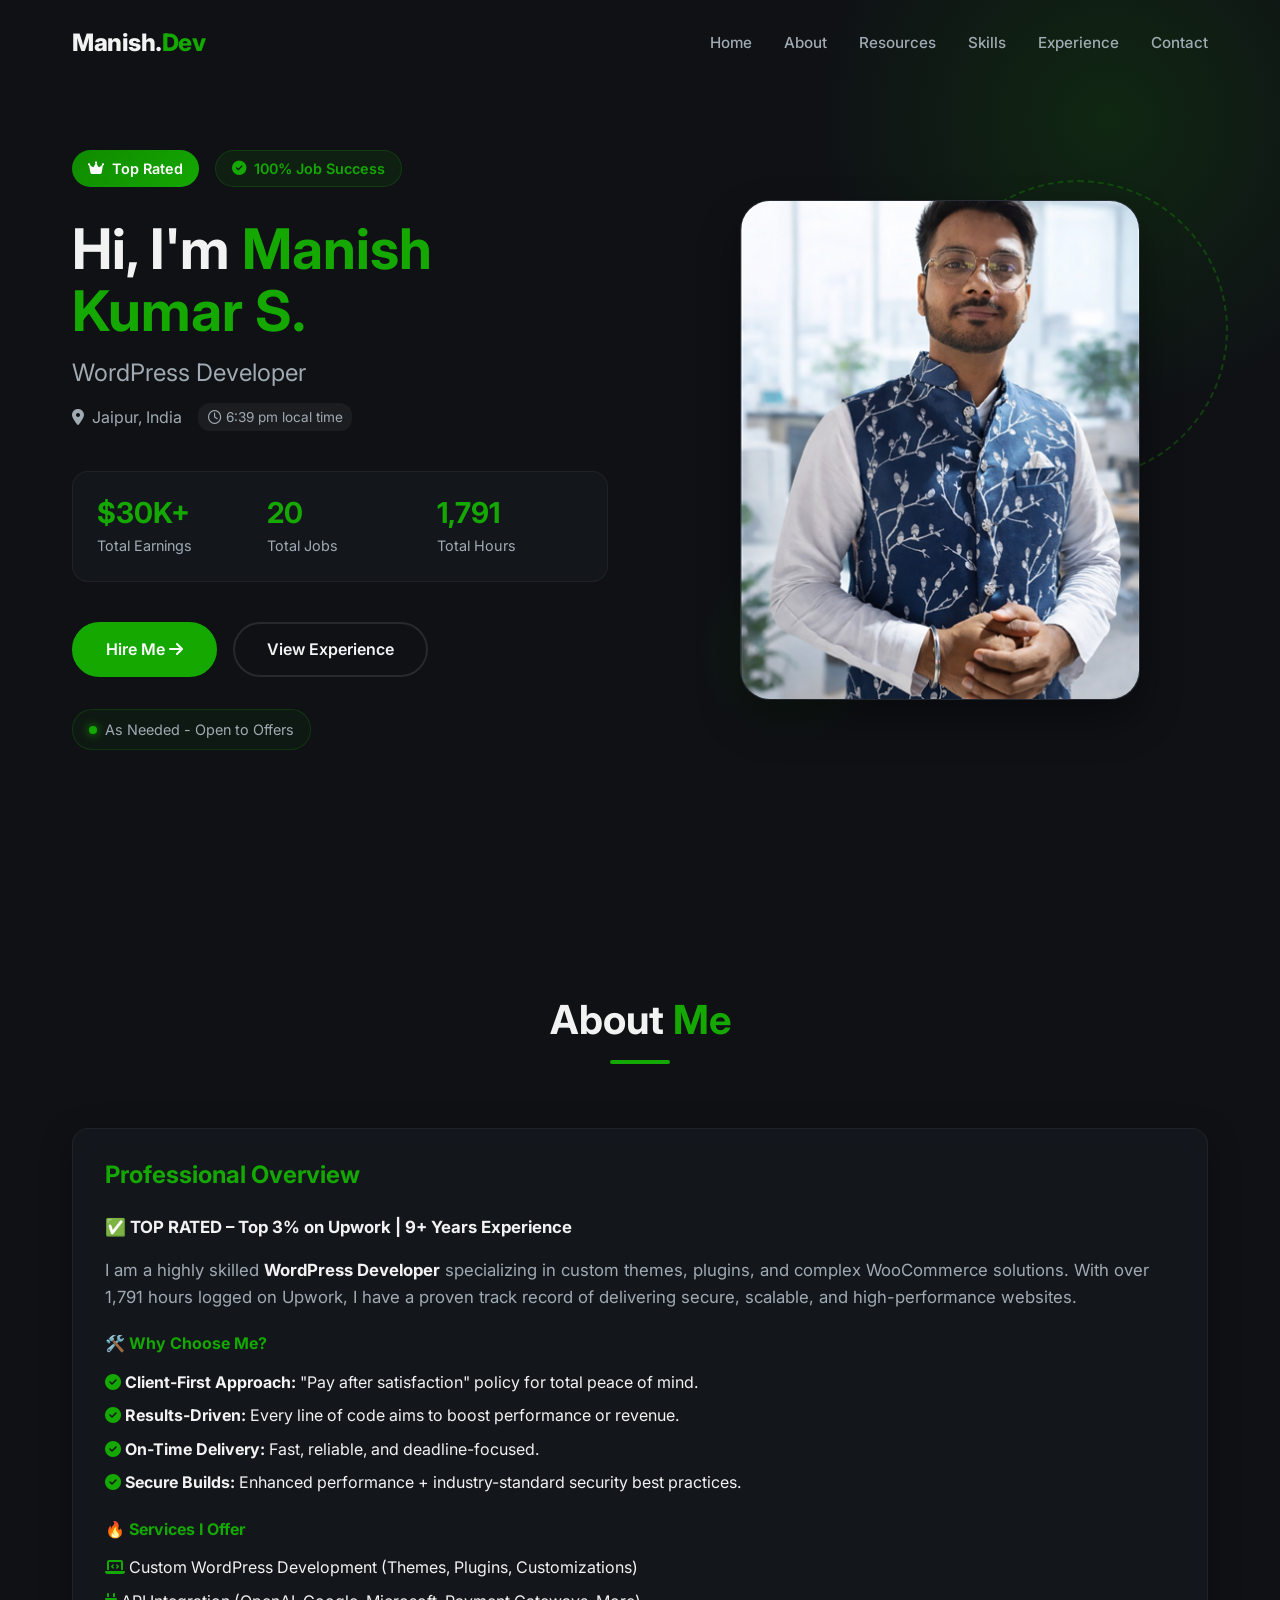
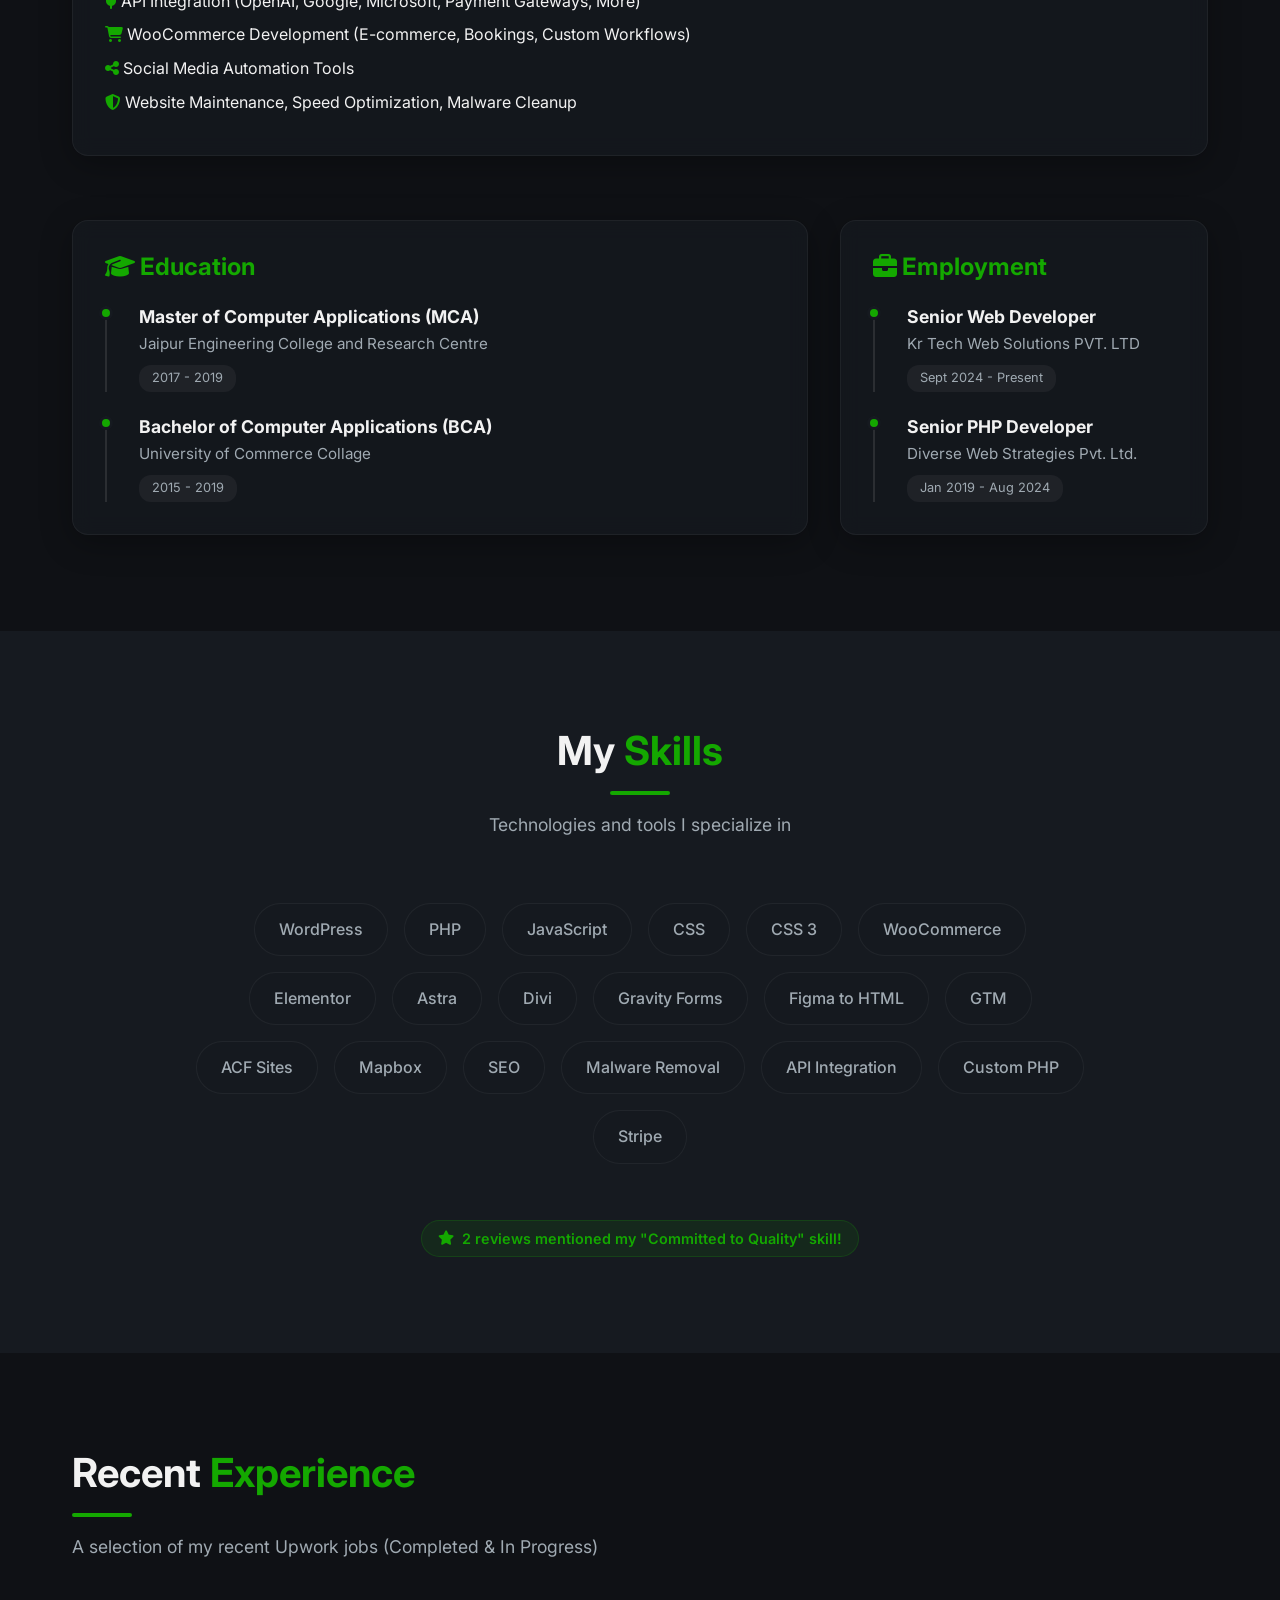
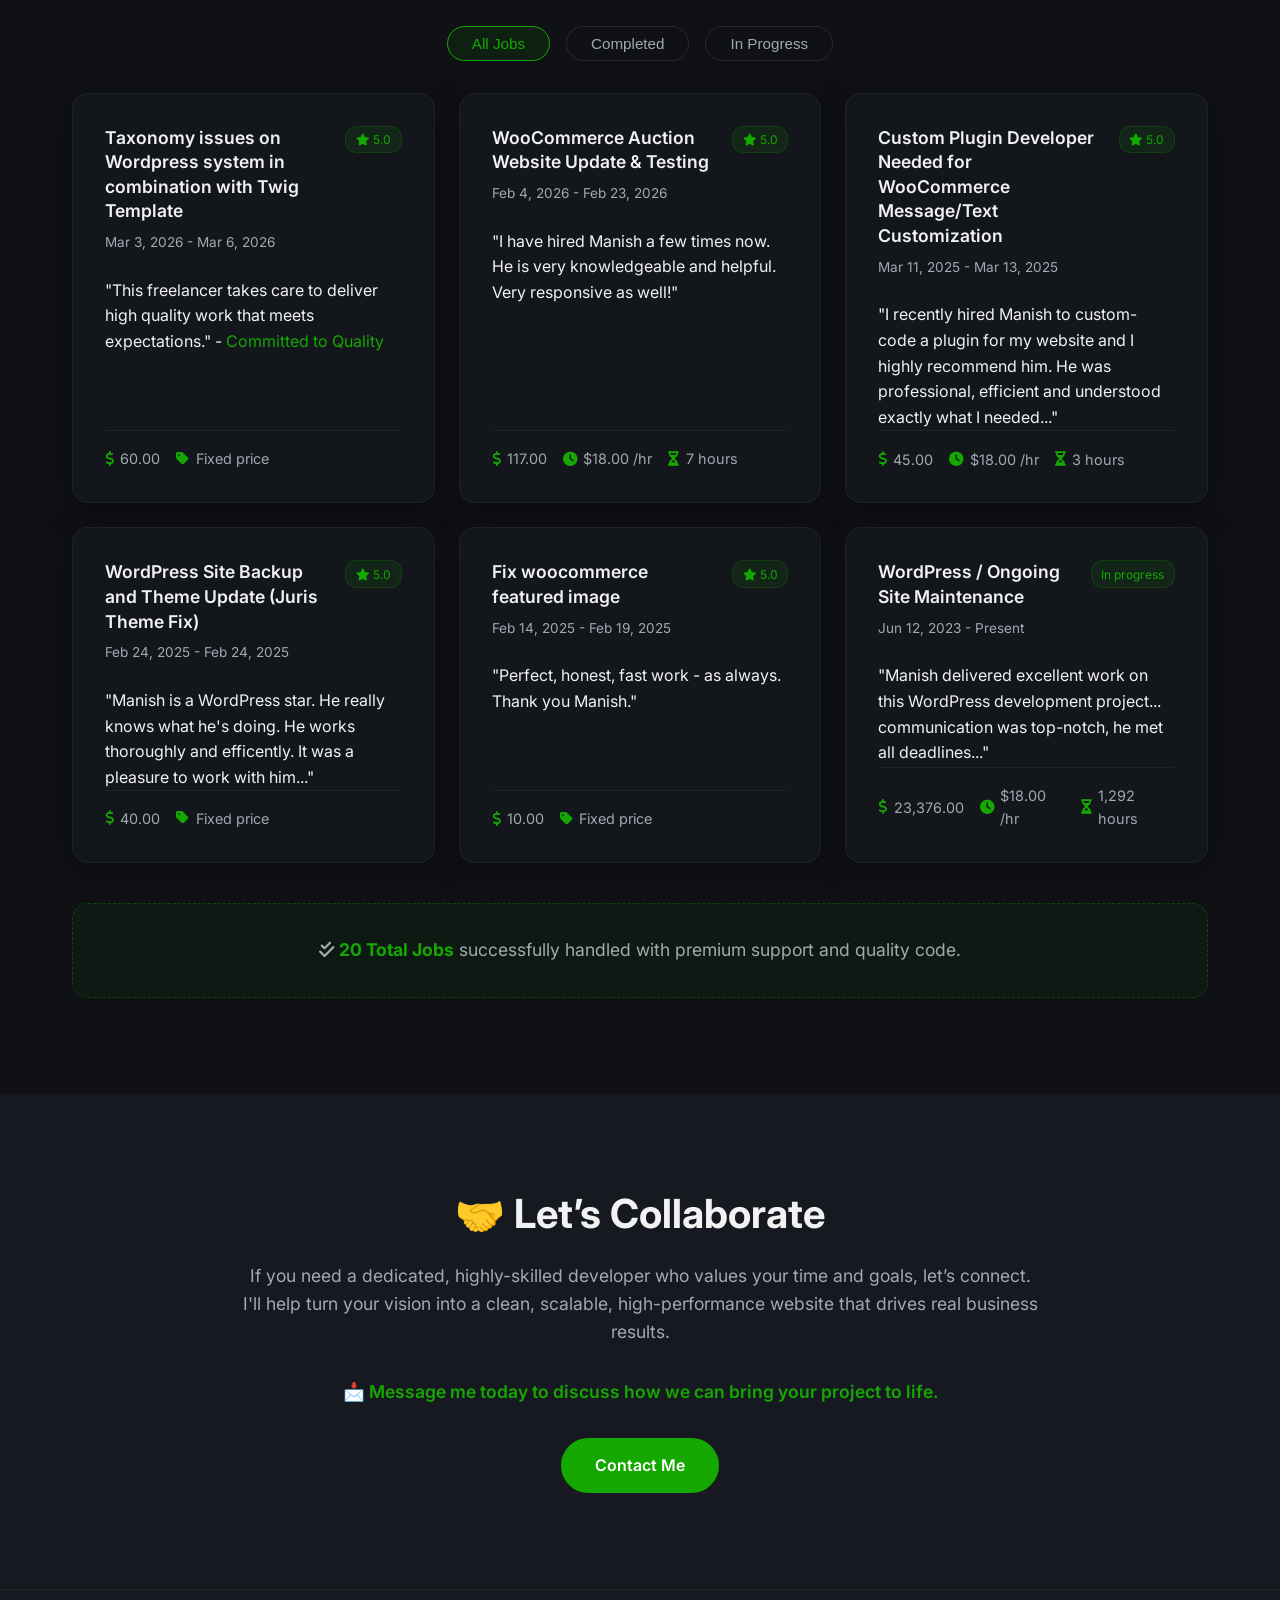
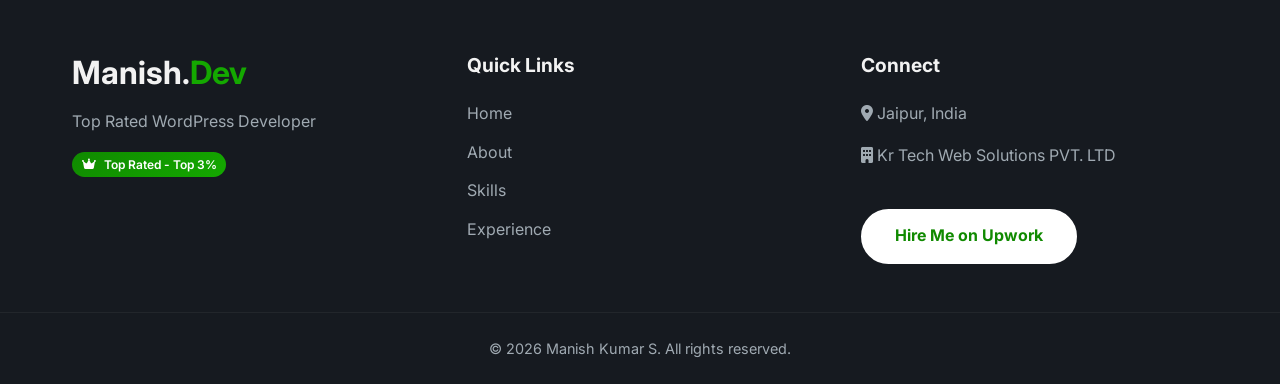
==== commit 75bb28b4: "Fix: footer button contrast for WCAG AA compliance" ====
--- a/index.html
+++ b/index.html
@@ -374,7 +374,7 @@
                 <h3>Connect</h3>
                 <p><i class="fas fa-map-marker-alt"></i> Jaipur, India</p>
                 <p><i class="fas fa-building"></i> Kr Tech Web Solutions PVT. LTD</p>
-                <a href="https://www.upwork.com/freelancers/manishkumars" target="_blank" rel="noopener noreferrer" class="btn btn-primary mt-3" style="color:#fff;">Hire Me on Upwork</a>
+                <a href="https://www.upwork.com/freelancers/manishkumars" target="_blank" rel="noopener noreferrer" class="btn mt-3" style="background-color:#fff;color:#108a00;border:2px solid #fff;font-weight:700;">Hire Me on Upwork</a>
             </div>
         </div>
         <div class="footer-bottom">
